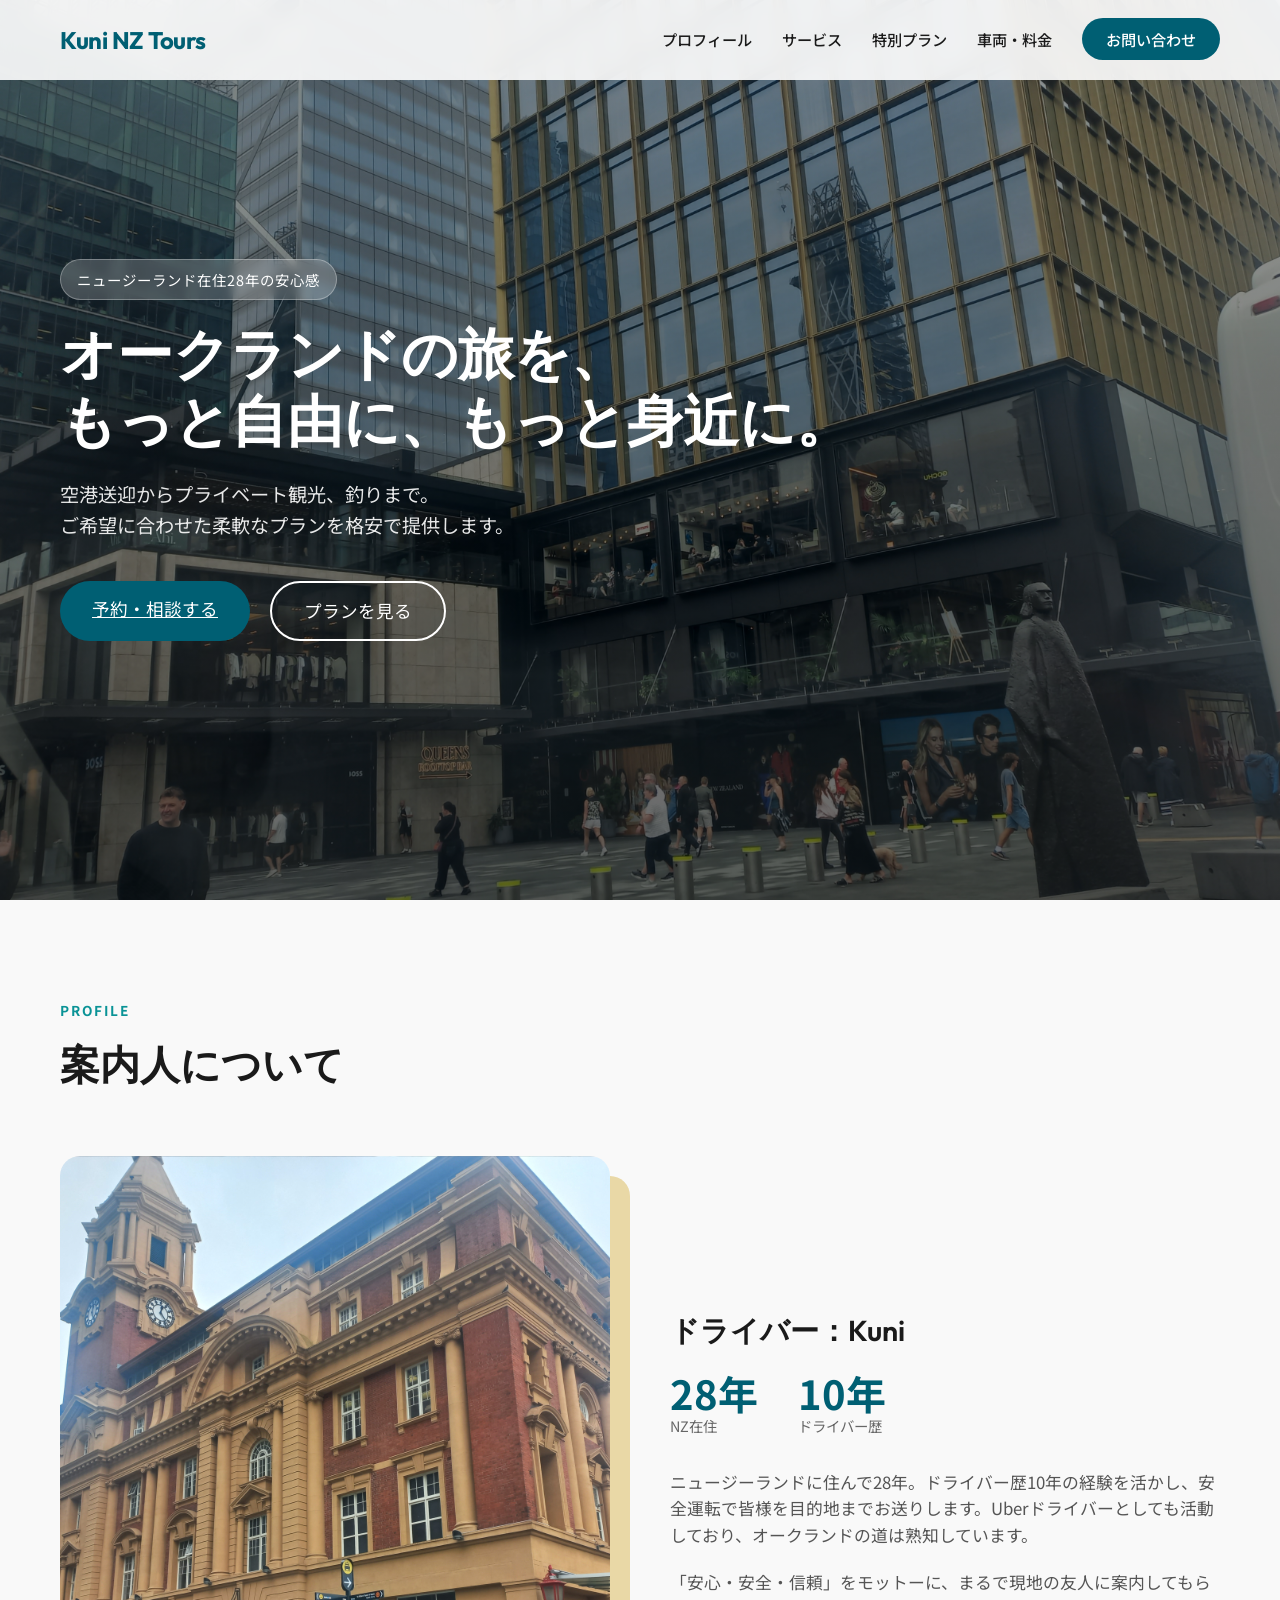
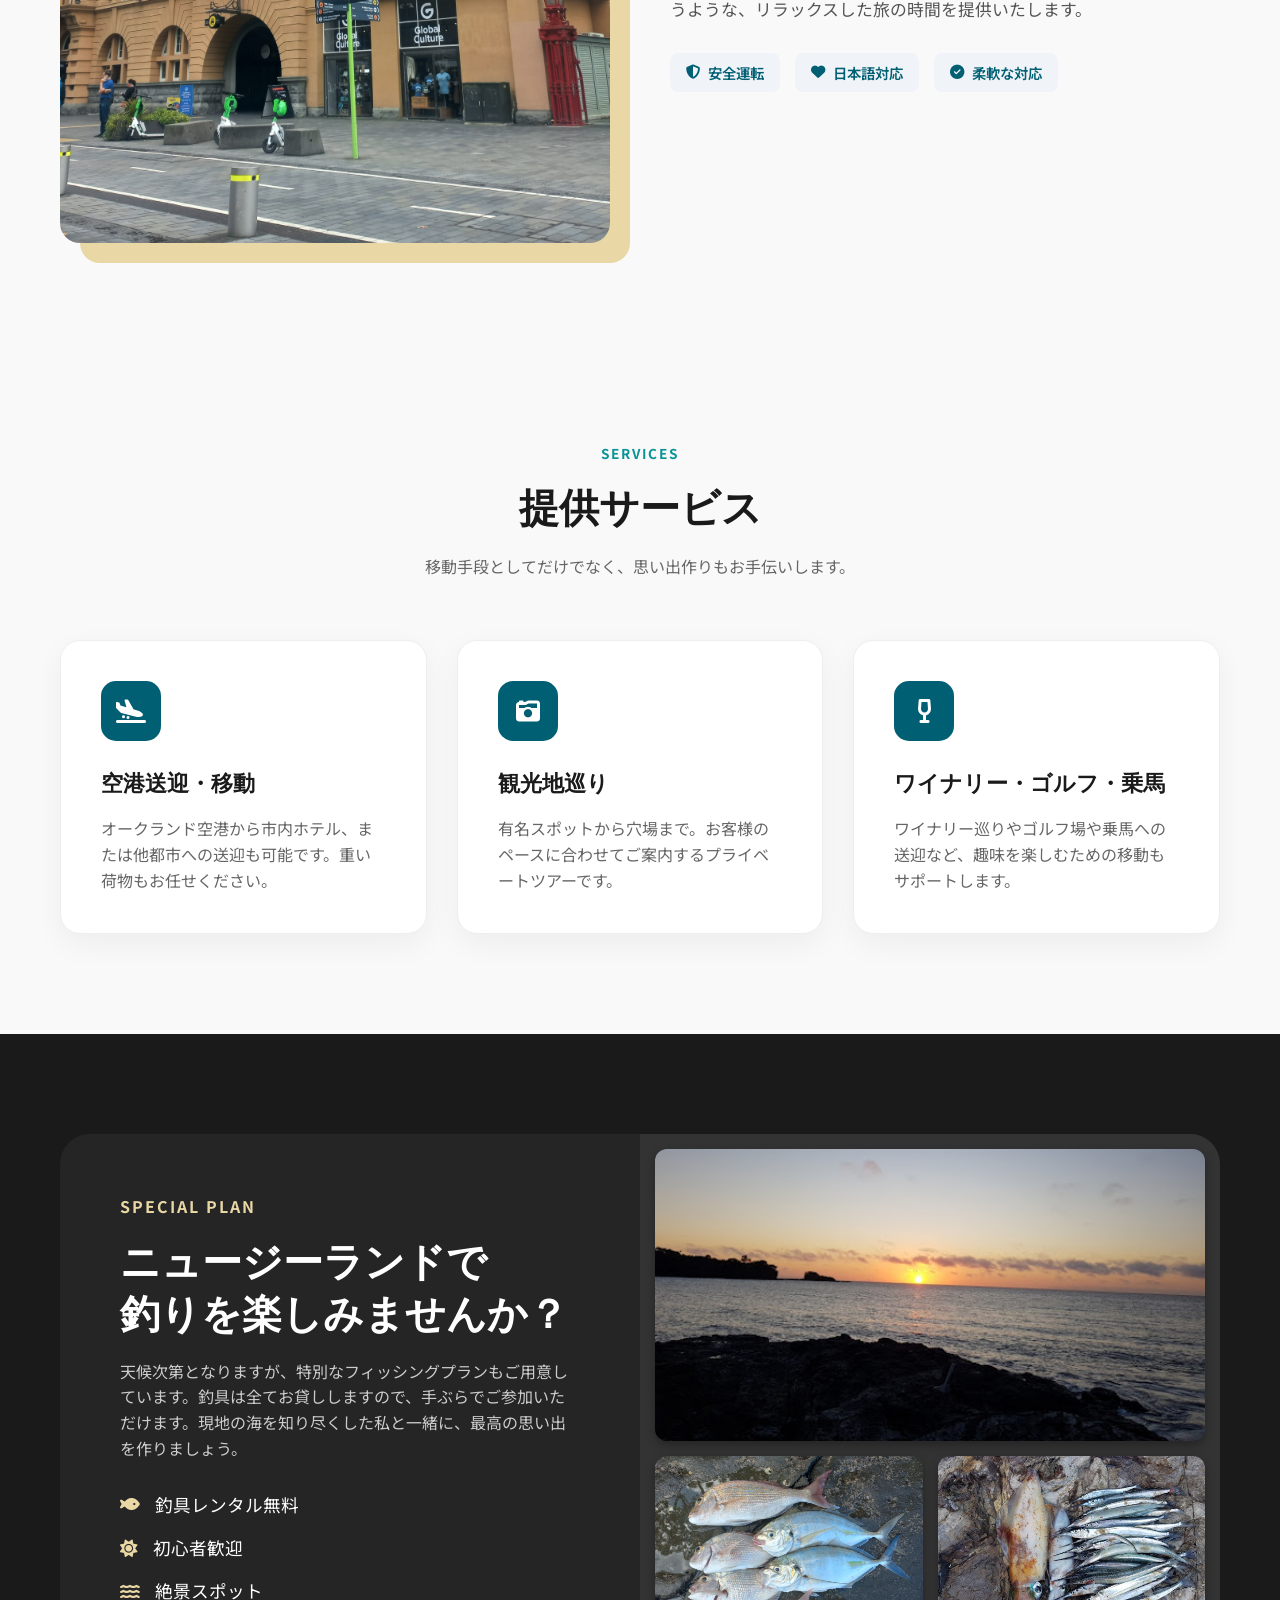
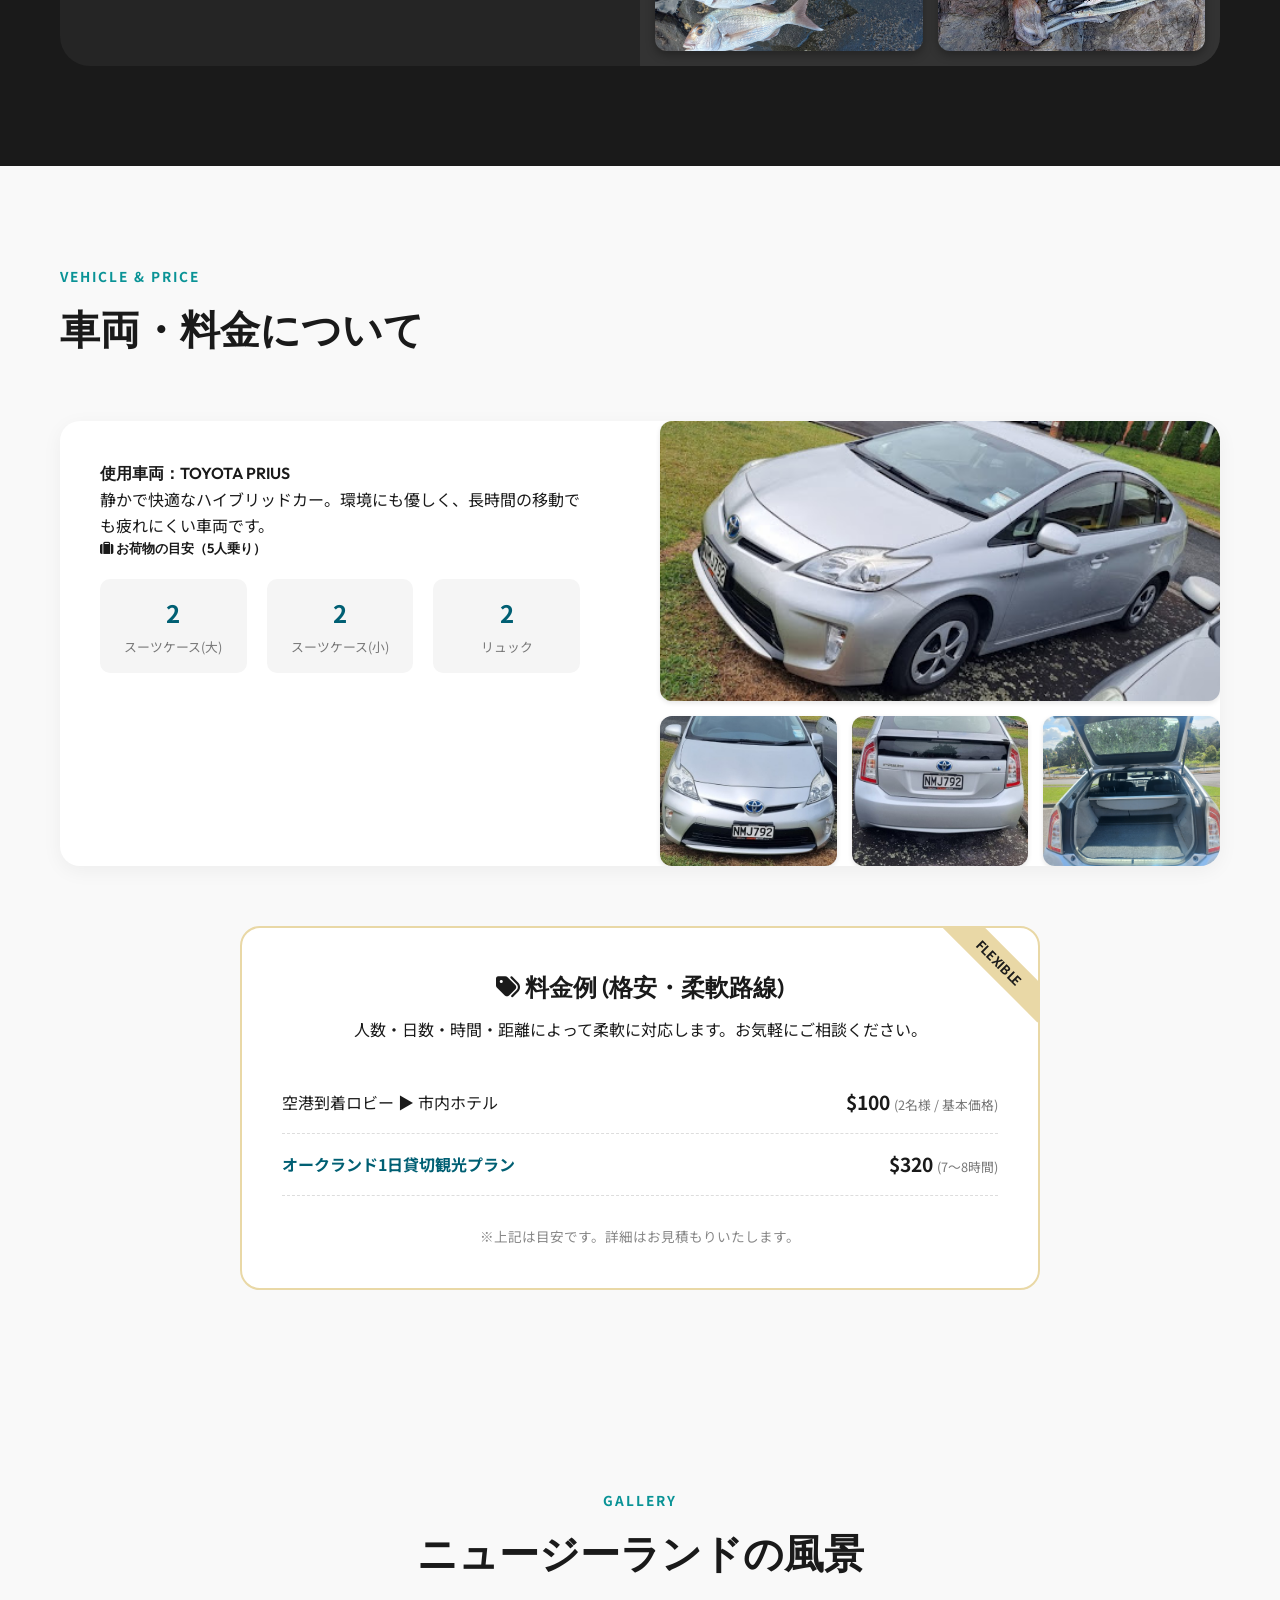
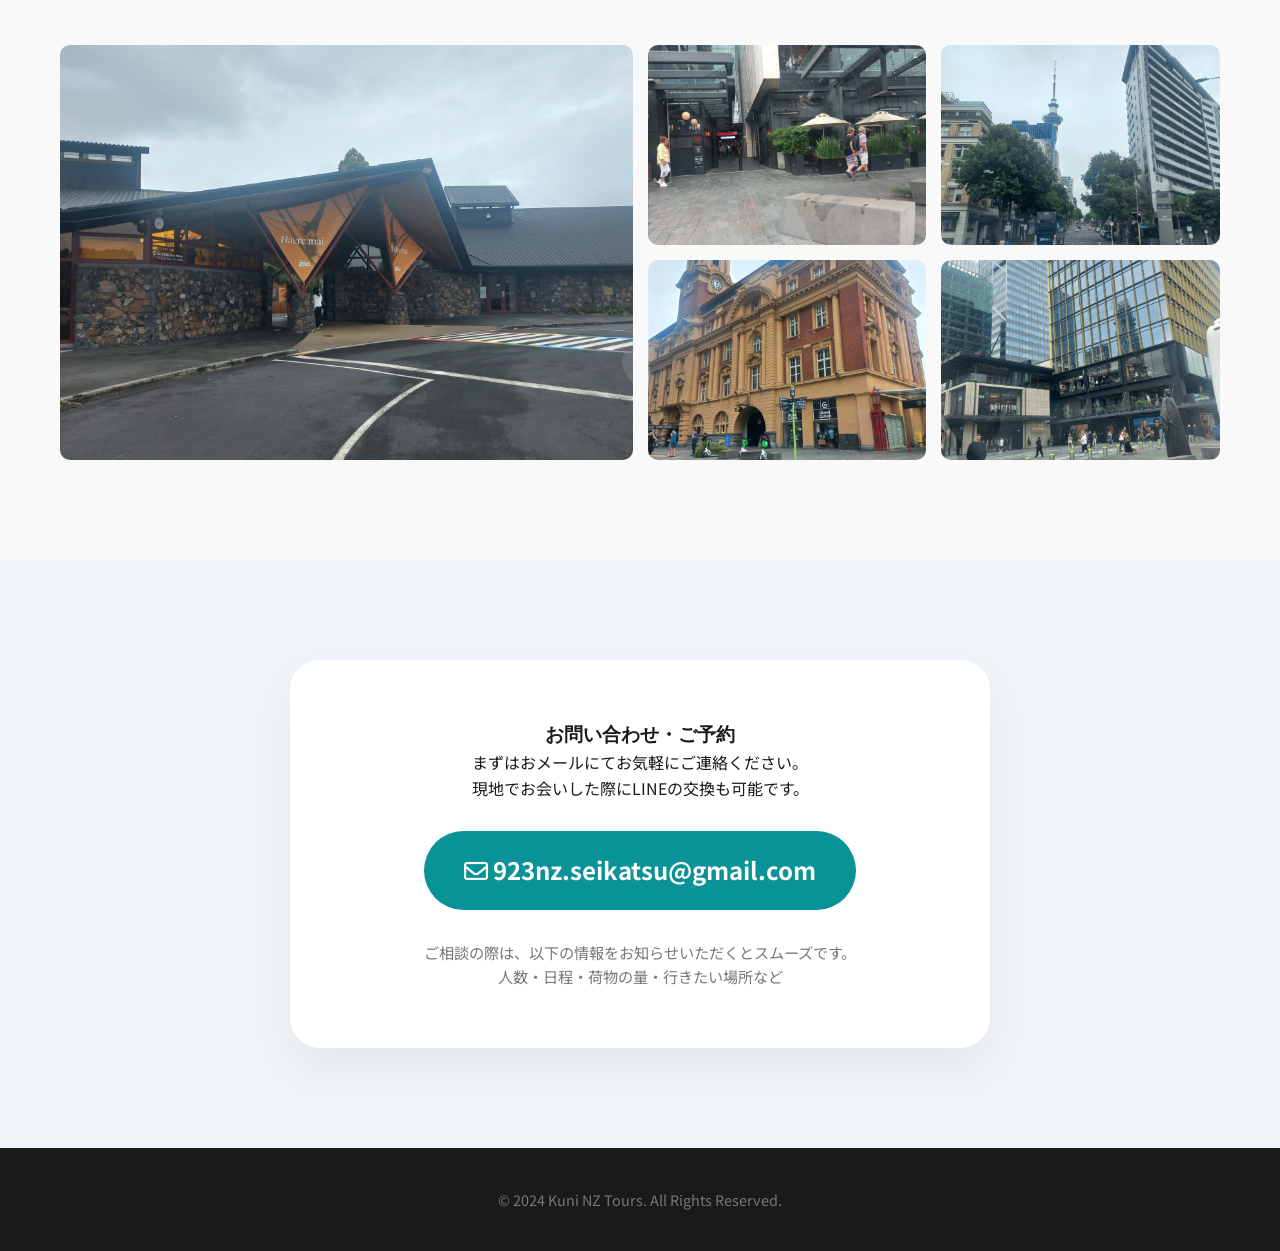
==== index.html @ 3bda192c "Add files via upload" ====
<!DOCTYPE html>
<html lang="ja">

<head>
    <meta charset="UTF-8">
    <meta name="viewport" content="width=device-width, initial-scale=1.0">
    <meta name="description" content="ニュージーランド・オークランドの個人ガイド Kuni。空港送迎、観光、ゴルフ、ワイナリーツアーなど、安心・安全・低価格でご案内します。">
    <title>Kuni NZ Tours | オークランドの個人ガイド・送迎</title>
    <link rel="preconnect" href="https://fonts.googleapis.com">
    <link rel="preconnect" href="https://fonts.gstatic.com" crossorigin>
    <link
        href="https://fonts.googleapis.com/css2?family=Noto+Sans+JP:wght@300;400;500;700&family=Outfit:wght@300;400;600&display=swap"
        rel="stylesheet">
    <link rel="stylesheet" href="style.css">
    <link rel="stylesheet" href="https://cdnjs.cloudflare.com/ajax/libs/font-awesome/6.4.0/css/all.min.css">
</head>

<body>
    <header class="header">
        <div class="container header-container">
            <h1 class="logo">Kuni NZ Tours</h1>
            <nav class="nav">
                <ul class="nav-list">
                    <li><a href="#about">プロフィール</a></li>
                    <li><a href="#services">サービス</a></li>
                    <li><a href="#special">特別プラン</a></li>
                    <li><a href="#vehicle">車両・料金</a></li>
                    <li><a href="#contact" class="btn-primary">お問い合わせ</a></li>
                </ul>
                <button class="mobile-menu-btn" aria-label="メニューを開く">
                    <span></span>
                    <span></span>
                    <span></span>
                </button>
            </nav>
        </div>
    </header>

    <div class="mobile-nav">
        <ul>
            <li><a href="#about">プロフィール</a></li>
            <li><a href="#services">サービス</a></li>
            <li><a href="#special">特別プラン</a></li>
            <li><a href="#vehicle">車両・料金</a></li>
            <li><a href="#contact">お問い合わせ</a></li>
        </ul>
    </div>

    <main>
        <section class="hero">
            <div class="hero-bg" id="hero-bg"></div>
            <div class="hero-content">
                <span class="hero-subtitle">ニュージーランド在住28年の安心感</span>
                <h2 class="hero-title">オークランドの旅を、<br>もっと自由に、もっと身近に。</h2>
                <p class="hero-text">空港送迎からプライベート観光、釣りまで。<br>ご希望に合わせた柔軟なプランを格安で提供します。</p>
                <div class="hero-buttons">
                    <a href="#contact" class="btn-primary large">予約・相談する</a>
                    <a href="#services" class="btn-secondary large">プランを見る</a>
                </div>
            </div>
        </section>

        <section id="about" class="section about">
            <div class="container">
                <div class="section-header">
                    <span class="section-tag">PROFILE</span>
                    <h3 class="section-title">案内人について</h3>
                </div>
                <div class="about-content">
                    <div class="about-image-wrapper">
                        <!-- Placeholder for Kuni's photo or a nice driver silhouette -->
                        <div class="about-image" id="about-img"></div>
                    </div>
                    <div class="about-text">
                        <h4>ドライバー：Kuni</h4>
                        <ul class="about-stats">
                            <li>
                                <span class="stat-number">28年</span>
                                <span class="stat-label">NZ在住</span>
                            </li>
                            <li>
                                <span class="stat-number">10年</span>
                                <span class="stat-label">ドライバー歴</span>
                            </li>
                        </ul>
                        <p>
                            ニュージーランドに住んで28年。ドライバー歴10年の経験を活かし、安全運転で皆様を目的地までお送りします。Uberドライバーとしても活動しており、オークランドの道は熟知しています。
                        </p>
                        <p>
                            「安心・安全・信頼」をモットーに、まるで現地の友人に案内してもらうような、リラックスした旅の時間を提供いたします。
                        </p>
                        <div class="trust-badges">
                            <div class="badge"><i class="fas fa-shield-alt"></i> 安全運転</div>
                            <div class="badge"><i class="fas fa-heart"></i> 日本語対応</div>
                            <div class="badge"><i class="fas fa-check-circle"></i> 柔軟な対応</div>
                        </div>
                    </div>
                </div>
            </div>
        </section>

        <section id="services" class="section services">
            <div class="container">
                <div class="section-header center">
                    <span class="section-tag">SERVICES</span>
                    <h3 class="section-title">提供サービス</h3>
                    <p class="section-desc">移動手段としてだけでなく、思い出作りもお手伝いします。</p>
                </div>
                <div class="services-grid">
                    <div class="service-card">
                        <div class="service-icon"><i class="fas fa-plane-arrival"></i></div>
                        <h4>空港送迎・移動</h4>
                        <p>オークランド空港から市内ホテル、または他都市への送迎も可能です。重い荷物もお任せください。</p>
                    </div>
                    <div class="service-card">
                        <div class="service-icon"><i class="fas fa-camera-retro"></i></div>
                        <h4>観光地巡り</h4>
                        <p>有名スポットから穴場まで。お客様のペースに合わせてご案内するプライベートツアーです。</p>
                    </div>
                    <div class="service-card">
                        <div class="service-icon"><i class="fas fa-wine-glass-alt"></i></div>
                        <h4>ワイナリー・ゴルフ・乗馬</h4>
                        <p>ワイナリー巡りやゴルフ場や乗馬への送迎など、趣味を楽しむための移動もサポートします。</p>
                    </div>
                </div>
            </div>
        </section>

        <section id="special" class="section special">
            <div class="container">
                <div class="special-inner">
                    <div class="special-content">
                        <span class="special-tag">SPECIAL PLAN</span>
                        <h3>ニュージーランドで<br>釣りを楽しみませんか？</h3>
                        <p>天候次第となりますが、特別なフィッシングプランもご用意しています。釣具は全てお貸ししますので、手ぶらでご参加いただけます。現地の海を知り尽くした私と一緒に、最高の思い出を作りましょう。
                        </p>
                        <ul class="special-features">
                            <li><i class="fas fa-fish"></i> 釣具レンタル無料</li>
                            <li><i class="fas fa-sun"></i> 初心者歓迎</li>
                            <li><i class="fas fa-water"></i> 絶景スポット</li>
                        </ul>
                    </div>
                    <div class="special-gallery">
                        <div class="special-photo" id="fishing-1"></div>
                        <div class="special-photo" id="fishing-2"></div>
                        <div class="special-photo" id="fishing-3"></div>
                    </div>
                </div>
            </div>
        </section>

        <section id="vehicle" class="section vehicle">
            <div class="container">
                <div class="section-header">
                    <span class="section-tag">VEHICLE & PRICE</span>
                    <h3 class="section-title">車両・料金について</h3>
                </div>

                <div class="vehicle-details">
                    <div class="vehicle-info">
                        <h4>使用車両：TOYOTA PRIUS</h4>
                        <p class="vehicle-desc">静かで快適なハイブリッドカー。環境にも優しく、長時間の移動でも疲れにくい車両です。</p>
                        <div class="luggage-info">
                            <h5><i class="fas fa-suitcase"></i> お荷物の目安（5人乗り）</h5>
                            <div class="luggage-grid">
                                <div class="luggage-item">
                                    <span class="luggage-count">2</span>
                                    <span class="luggage-name">スーツケース(大)</span>
                                </div>
                                <div class="luggage-item">
                                    <span class="luggage-count">2</span>
                                    <span class="luggage-name">スーツケース(小)</span>
                                </div>
                                <div class="luggage-item">
                                    <span class="luggage-count">2</span>
                                    <span class="luggage-name">リュック</span>
                                </div>
                            </div>
                        </div>
                    </div>
                    <div class="vehicle-gallery">
                        <div class="vehicle-photo large" id="prius-1"></div>
                        <div class="vehicle-photo" id="prius-2"></div>
                        <div class="vehicle-photo" id="prius-3"></div>
                        <div class="vehicle-photo" id="prius-4"></div>
                    </div>
                </div>

                <div class="pricing-card">
                    <div class="pricing-header">
                        <h4><i class="fas fa-tags"></i> 料金例 (格安・柔軟路線)</h4>
                        <p>人数・日数・時間・距離によって柔軟に対応します。お気軽にご相談ください。</p>
                    </div>
                    <div class="pricing-list">
                        <div class="price-item">
                            <span class="price-label">空港到着ロビー ▶ 市内ホテル</span>
                            <span class="price-value">$100 <span class="price-note">(2名様 / 基本価格)</span></span>
                        </div>
                        <div class="price-item highlight">
                            <span class="price-label">オークランド1日貸切観光プラン</span>
                            <span class="price-value">$320 <span class="price-note">(7～8時間)</span></span>
                        </div>
                    </div>
                    <p class="pricing-note">※上記は目安です。詳細はお見積もりいたします。</p>
                </div>
            </div>
        </section>

        <section id="gallery" class="section gallery">
            <div class="container">
                <div class="section-header center">
                    <span class="section-tag">GALLERY</span>
                    <h3 class="section-title">ニュージーランドの風景</h3>
                </div>
                <div class="gallery-grid">
                    <div class="gallery-item" id="gallery-1"></div>
                    <div class="gallery-item" id="gallery-2"></div>
                    <div class="gallery-item" id="gallery-3"></div>
                    <div class="gallery-item" id="gallery-4"></div>
                    <div class="gallery-item" id="gallery-5"></div>
                </div>
            </div>
        </section>

        <section id="contact" class="section contact">
            <div class="container contact-container">
                <div class="contact-box">
                    <h3>お問い合わせ・ご予約</h3>
                    <p>まずはおメールにてお気軽にご連絡ください。<br>現地でお会いした際にLINEの交換も可能です。</p>

                    <a href="mailto:923nz.seikatsu@gmail.com" class="contact-email">
                        <i class="far fa-envelope"></i> 923nz.seikatsu@gmail.com
                    </a>

                    <p class="contact-sub">
                        ご相談の際は、以下の情報をお知らせいただくとスムーズです。<br>
                        人数・日程・荷物の量・行きたい場所など
                    </p>
                </div>
            </div>
        </section>
    </main>

    <footer class="footer">
        <div class="container">
            <p>&copy; 2024 Kuni NZ Tours. All Rights Reserved.</p>
        </div>
    </footer>

    <div class="image-modal" id="imageModal">
        <span class="modal-close">&times;</span>
        <img class="modal-content" id="modalImg">
    </div>

    <script src="script.js"></script>
</body>

</html>
---- style.css ----
:root {
    --primary-color: #005f73;
    /* NZ Ocean Blue/Green */
    --secondary-color: #0a9396;
    --accent-color: #e9d8a6;
    /* Sand/Warmth */
    --text-dark: #1a1a1a;
    --text-light: #f5f5f5;
    --bg-light: #f9f9f9;
    --white: #ffffff;
    --gradient-overlay: linear-gradient(rgba(0, 0, 0, 0.3), rgba(0, 0, 0, 0.5));
}

* {
    margin: 0;
    padding: 0;
    box-sizing: border-box;
}

html {
    scroll-behavior: smooth;
}

body {
    font-family: 'Noto Sans JP', sans-serif;
    color: var(--text-dark);
    background-color: var(--bg-light);
    line-height: 1.6;
}

h1,
h2,
h3,
h4,
h5,
h6 {
    font-family: 'Outfit', sans-serif;
    font-weight: 600;
}

.container {
    max-width: 1200px;
    margin: 0 auto;
    padding: 0 20px;
}

/* Header */
.header {
    position: fixed;
    top: 0;
    left: 0;
    width: 100%;
    z-index: 1000;
    background: rgba(255, 255, 255, 0.95);
    backdrop-filter: blur(10px);
    box-shadow: 0 2px 20px rgba(0, 0, 0, 0.05);
    transition: all 0.3s ease;
}

.header-container {
    display: flex;
    justify-content: space-between;
    align-items: center;
    height: 80px;
}

.logo {
    font-size: 1.5rem;
    font-weight: 700;
    color: var(--primary-color);
    letter-spacing: -0.5px;
}

.nav-list {
    display: flex;
    list-style: none;
    gap: 30px;
    align-items: center;
}

.nav-list a {
    text-decoration: none;
    color: var(--text-dark);
    font-weight: 500;
    font-size: 0.95rem;
    transition: color 0.3s;
}

.nav-list a:hover {
    color: var(--secondary-color);
}

.btn-primary {
    background: var(--primary-color);
    color: var(--white) !important;
    padding: 10px 24px;
    border-radius: 50px;
    transition: transform 0.2s, box-shadow 0.2s !important;
}

.btn-primary:hover {
    background: var(--secondary-color);
    transform: translateY(-2px);
    box-shadow: 0 4px 15px rgba(0, 95, 115, 0.3);
}

.btn-secondary {
    background: transparent;
    border: 2px solid var(--white);
    color: var(--white);
    padding: 10px 24px;
    border-radius: 50px;
    text-decoration: none;
    transition: all 0.3s;
}

.btn-secondary:hover {
    background: var(--white);
    color: var(--primary-color);
}

/* Mobile Menu */
.mobile-menu-btn {
    display: none;
    background: none;
    border: none;
    cursor: pointer;
    flex-direction: column;
    gap: 6px;
}

.mobile-menu-btn span {
    display: block;
    width: 25px;
    height: 2px;
    background-color: var(--text-dark);
    transition: 0.3s;
}

.mobile-nav {
    position: fixed;
    top: 80px;
    left: 0;
    width: 100%;
    background: var(--white);
    padding: 20px;
    box-shadow: 0 10px 20px rgba(0, 0, 0, 0.1);
    transform: translateY(-150%);
    transition: transform 0.3s ease;
    z-index: 999;
}

.mobile-nav.active {
    transform: translateY(0);
}

.mobile-nav ul {
    list-style: none;
}

.mobile-nav li {
    margin-bottom: 2rem;
    text-align: center;
}

.mobile-nav a {
    text-decoration: none;
    color: var(--text-dark);
    font-size: 1.2rem;
    font-weight: 500;
}

/* Hero Section */
.hero {
    position: relative;
    height: 100vh;
    display: flex;
    align-items: center;
    color: var(--white);
    overflow: hidden;
}

.hero-bg {
    position: absolute;
    top: 0;
    left: 0;
    width: 100%;
    height: 100%;
    background-size: cover;
    background-position: center;
    z-index: -1;
}

.hero-bg::after {
    content: '';
    position: absolute;
    top: 0;
    left: 0;
    width: 100%;
    height: 100%;
    background: linear-gradient(rgba(0, 0, 0, 0.4), rgba(0, 0, 0, 0.6));
}

.hero-content {
    width: 100%;
    max-width: 1200px;
    margin: 0 auto;
    padding: 0 20px;
    z-index: 1;
    animation: fadeInUp 1s ease-out;
}

.hero-subtitle {
    display: inline-block;
    background: rgba(255, 255, 255, 0.2);
    backdrop-filter: blur(5px);
    padding: 8px 16px;
    border-radius: 30px;
    font-size: 0.9rem;
    margin-bottom: 20px;
    letter-spacing: 1px;
    border: 1px solid rgba(255, 255, 255, 0.3);
}

.hero-title {
    font-size: 3.5rem;
    line-height: 1.2;
    margin-bottom: 25px;
}

.hero-text {
    font-size: 1.2rem;
    margin-bottom: 40px;
    max-width: 600px;
    opacity: 0.9;
}

.hero-buttons {
    display: flex;
    gap: 20px;
}

.large {
    padding: 14px 32px;
    font-size: 1.1rem;
}

/* Sections General */
.section {
    padding: 100px 0;
}

.section-header {
    margin-bottom: 60px;
}

.section-header.center {
    text-align: center;
}

.section-tag {
    display: block;
    color: var(--secondary-color);
    font-size: 0.85rem;
    font-weight: 700;
    letter-spacing: 2px;
    margin-bottom: 10px;
    text-transform: uppercase;
}

.section-title {
    font-size: 2.5rem;
    color: var(--text-dark);
}

.section-desc {
    color: #666;
    margin-top: 15px;
    max-width: 600px;
    margin-left: auto;
    margin-right: auto;
}

/* About */
.about-content {
    display: grid;
    grid-template-columns: 1fr 1fr;
    gap: 60px;
    align-items: center;
}

.about-image {
    width: 100%;
    aspect-ratio: 4/5;
    background-color: #ddd;
    border-radius: 20px;
    background-size: cover;
    background-position: center;
    box-shadow: 20px 20px 0 var(--accent-color);
}

.about-text h4 {
    font-size: 1.8rem;
    margin-bottom: 20px;
}

.about-stats {
    display: flex;
    gap: 40px;
    margin-bottom: 30px;
    list-style: none;
}

.stat-number {
    display: block;
    font-size: 2.5rem;
    font-weight: 700;
    color: var(--primary-color);
    line-height: 1;
}

.stat-label {
    font-size: 0.9rem;
    color: #666;
}

.about-text p {
    margin-bottom: 20px;
    color: #555;
    font-size: 1.05rem;
}

.trust-badges {
    display: flex;
    gap: 15px;
    margin-top: 30px;
    flex-wrap: wrap;
}

.badge {
    background: #f0f4f8;
    color: var(--primary-color);
    padding: 8px 16px;
    border-radius: 8px;
    font-weight: 600;
    font-size: 0.9rem;
    display: flex;
    align-items: center;
    gap: 8px;
}

/* Services */
.services-grid {
    display: grid;
    grid-template-columns: repeat(auto-fit, minmax(300px, 1fr));
    gap: 30px;
}

.service-card {
    background: var(--white);
    padding: 40px;
    border-radius: 20px;
    box-shadow: 0 10px 30px rgba(0, 0, 0, 0.05);
    transition: transform 0.3s;
    border: 1px solid #eee;
}

.service-card:hover {
    transform: translateY(-10px);
}

.service-icon {
    width: 60px;
    height: 60px;
    background: var(--primary-color);
    color: var(--white);
    border-radius: 15px;
    display: flex;
    align-items: center;
    justify-content: center;
    font-size: 1.5rem;
    margin-bottom: 25px;
}

.service-card h4 {
    font-size: 1.4rem;
    margin-bottom: 15px;
}

.service-card p {
    color: #666;
}

/* Special Plan */
.special {
    background-color: var(--text-dark);
    color: var(--white);
    overflow: hidden;
}

.special-inner {
    display: grid;
    grid-template-columns: 1fr 1fr;
    gap: 0;
    align-items: stretch;
    background: #252525;
    border-radius: 30px;
    overflow: hidden;
}

.special-content {
    padding: 60px;
    display: flex;
    flex-direction: column;
    justify-content: center;
}

.special-tag {
    color: var(--accent-color);
    letter-spacing: 2px;
    font-weight: 700;
    margin-bottom: 15px;
}

.special h3 {
    font-size: 2.5rem;
    margin-bottom: 20px;
    line-height: 1.3;
}

.special p {
    color: #ccc;
    margin-bottom: 30px;
}

.special-features {
    list-style: none;
    display: flex;
    flex-direction: column;
    gap: 15px;
}

.special-features li {
    display: flex;
    align-items: center;
    gap: 15px;
    font-size: 1.1rem;
}

.special-features i {
    color: var(--accent-color);
}

/* Special Gallery Update */
.special-gallery {
    display: grid;
    grid-template-columns: 1fr 1fr;
    grid-template-rows: 1.5fr 1fr;
    gap: 15px;
    padding: 15px;
    background: #333;
    min-height: 500px;
}

.special-photo {
    background-color: #444;
    background-size: cover;
    background-position: center;
    border-radius: 12px;
    transition: transform 0.3s;
    cursor: pointer;
    box-shadow: 0 4px 10px rgba(0, 0, 0, 0.3);
}

.special-photo:hover {
    transform: scale(1.02);
    z-index: 10;
}

/* First image spans full width at the top */
.special-photo:nth-child(1) {
    grid-column: 1 / -1;
    grid-row: 1 / 2;
}

/* Vehicle & Pricing */
.vehicle-details {
    display: grid;
    grid-template-columns: 1fr 1fr;
    gap: 40px;
    margin-bottom: 60px;
    background: var(--white);
    border-radius: 20px;
    overflow: hidden;
    box-shadow: 0 5px 20px rgba(0, 0, 0, 0.05);
}

.vehicle-info {
    padding: 40px;
}

.vehicle-img-wrapper {
    background-color: #eee;
    min-height: 300px;
    background-size: cover;
    background-position: center;
}

.luggage-grid {
    display: flex;
    gap: 20px;
    margin-top: 20px;
}

.luggage-item {
    background: #f5f5f5;
    padding: 15px;
    border-radius: 10px;
    text-align: center;
    flex: 1;
}

.luggage-count {
    display: block;
    font-size: 1.5rem;
    font-weight: 700;
    color: var(--primary-color);
}

.luggage-name {
    font-size: 0.8rem;
    color: #777;
}

.boot-preview-container {
    margin-top: 20px;
}

.boot-caption {
    font-size: 0.85rem;
    color: #666;
    margin-bottom: 8px;
}

.boot-detail-img {
    width: 100%;
    height: 350px;
    /* Increased height for better visibility */
    background-color: #eee;
    background-size: cover;
    background-position: center;
    border-radius: 10px;
    border: 1px solid #ddd;
    cursor: pointer;
    /* Indicate clickable */
    transition: transform 0.3s;
}

.boot-detail-img:hover {
    opacity: 0.9;
}

/* Image Modal (Lightbox) */
.image-modal {
    display: none;
    position: fixed;
    top: 0;
    left: 0;
    width: 100%;
    height: 100%;
    background: rgba(0, 0, 0, 0.9);
    z-index: 2000;
    justify-content: center;
    align-items: center;
    opacity: 0;
    transition: opacity 0.3s;
}

.image-modal.active {
    display: flex;
    opacity: 1;
}

.modal-content {
    max-width: 90%;
    max-height: 90vh;
    border-radius: 5px;
    box-shadow: 0 0 20px rgba(0, 0, 0, 0.5);
}

.modal-close {
    position: absolute;
    top: 20px;
    right: 30px;
    color: white;
    font-size: 40px;
    cursor: pointer;
    z-index: 2001;
}

.pricing-card {
    background: var(--white);
    border: 2px solid var(--accent-color);
    border-radius: 20px;
    padding: 40px;
    text-align: center;
    max-width: 800px;
    margin: 0 auto;
    position: relative;
    overflow: hidden;
}

.pricing-card::before {
    content: 'FLEXIBLE';
    position: absolute;
    top: 20px;
    right: -30px;
    background: var(--accent-color);
    color: var(--text-dark);
    padding: 5px 40px;
    transform: rotate(45deg);
    font-weight: 700;
    font-size: 0.8rem;
}

.pricing-header h4 {
    font-size: 1.5rem;
    margin-bottom: 10px;
}

.pricing-list {
    margin: 30px 0;
    text-align: left;
}

.price-item {
    display: flex;
    justify-content: space-between;
    align-items: center;
    padding: 15px 0;
    border-bottom: 1px dashed #ddd;
}

.price-item.highlight .price-label {
    font-weight: 700;
    color: var(--primary-color);
}

.price-value {
    font-weight: 700;
    font-size: 1.2rem;
}

.price-note {
    font-size: 0.8rem;
    font-weight: 400;
    color: #777;
}

.pricing-note {
    font-size: 0.85rem;
    color: #888;
}

/* Gallery */
.gallery-grid {
    display: grid;
    grid-template-columns: repeat(4, 1fr);
    grid-template-rows: repeat(2, 200px);
    gap: 15px;
}

.gallery-item {
    background-color: #ddd;
    border-radius: 10px;
    background-size: cover;
    background-position: center;
    transition: all 0.3s;
    cursor: pointer;
}

.gallery-item:hover {
    transform: scale(1.02);
    box-shadow: 0 10px 20px rgba(0, 0, 0, 0.2);
}

.gallery-item:nth-child(1) {
    grid-column: 1 / 3;
    grid-row: 1 / 3;
}

/* Contact */
.contact {
    background: #f0f4f8;
}

.contact-box {
    background: var(--white);
    padding: 60px;
    border-radius: 30px;
    text-align: center;
    box-shadow: 0 20px 40px rgba(0, 0, 0, 0.05);
    max-width: 700px;
    margin: 0 auto;
}

.contact-email {
    display: inline-block;
    background: var(--secondary-color);
    color: var(--white);
    font-size: 1.5rem;
    padding: 20px 40px;
    border-radius: 50px;
    text-decoration: none;
    margin: 30px 0;
    font-weight: 700;
    transition: all 0.3s;
}

.contact-email:hover {
    background: var(--primary-color);
    transform: translateY(-5px);
    box-shadow: 0 10px 25px rgba(0, 0, 0, 0.15);
}

.contact-sub {
    color: #777;
    font-size: 0.95rem;
}

/* Footer */
.footer {
    background: var(--text-dark);
    color: #777;
    padding: 40px 0;
    text-align: center;
    font-size: 0.9rem;
}

/* Responsive */
@media (max-width: 900px) {
    .about-content {
        grid-template-columns: 1fr;
    }

    .about-image {
        aspect-ratio: 16/9;
    }

    .special-inner {
        grid-template-columns: 1fr;
    }

    .special-image {
        min-height: 250px;
    }

    .vehicle-details {
        grid-template-columns: 1fr;
    }

    .hero-title {
        font-size: 2.5rem;
    }
}

@media (max-width: 768px) {
    .nav-list {
        display: none;
    }

    .mobile-menu-btn {
        display: flex;
    }

    .video-grid {
        grid-template-columns: 1fr 1fr;
    }

    .gallery-grid {
        grid-template-columns: 1fr 1fr;
        grid-template-rows: auto;
    }

    .gallery-item {
        height: 200px;
    }

    .gallery-item:nth-child(1) {
        grid-column: span 2;
    }
}

@keyframes fadeInUp {
    from {
        opacity: 0;
        transform: translateY(20px);
    }

    to {
        opacity: 1;
        transform: translateY(0);
    }
}

/* Vehicle Gallery Update - Landscape Top + 3 Bottom Grid */
.vehicle-gallery {
    display: grid;
    grid-template-columns: 1fr 1fr 1fr;
    grid-template-rows: 280px 150px;
    /* Top row big for landscape, bottom row smaller */
    gap: 15px;
    height: auto;
    min-height: auto;
}

.vehicle-photo {
    background-color: #eee;
    background-size: cover;
    background-position: center;
    border-radius: 12px;
    transition: transform 0.3s;
    cursor: pointer;
    box-shadow: 0 2px 5px rgba(0, 0, 0, 0.1);
    height: 100%;
}

.vehicle-photo:hover {
    transform: scale(1.02);
    box-shadow: 0 5px 15px rgba(0, 0, 0, 0.2);
    z-index: 10;
}

/* Landscape image (first one) spans full width */
.vehicle-photo:nth-child(1) {
    grid-column: 1 / -1;
    grid-row: 1 / 2;
}

/* Responsive adjustments */
@media (max-width: 900px) {
    .vehicle-details {
        display: flex;
        flex-direction: column;
    }

    .vehicle-gallery {
        /* Stack vertically on mobile or keep grid */
        grid-template-columns: 1fr 1fr;
        grid-template-rows: 250px 150px 150px;
        /* 1 big, 2 small, 1 small */
    }

    .vehicle-photo:nth-child(1) {
        grid-column: 1 / -1;
    }
}
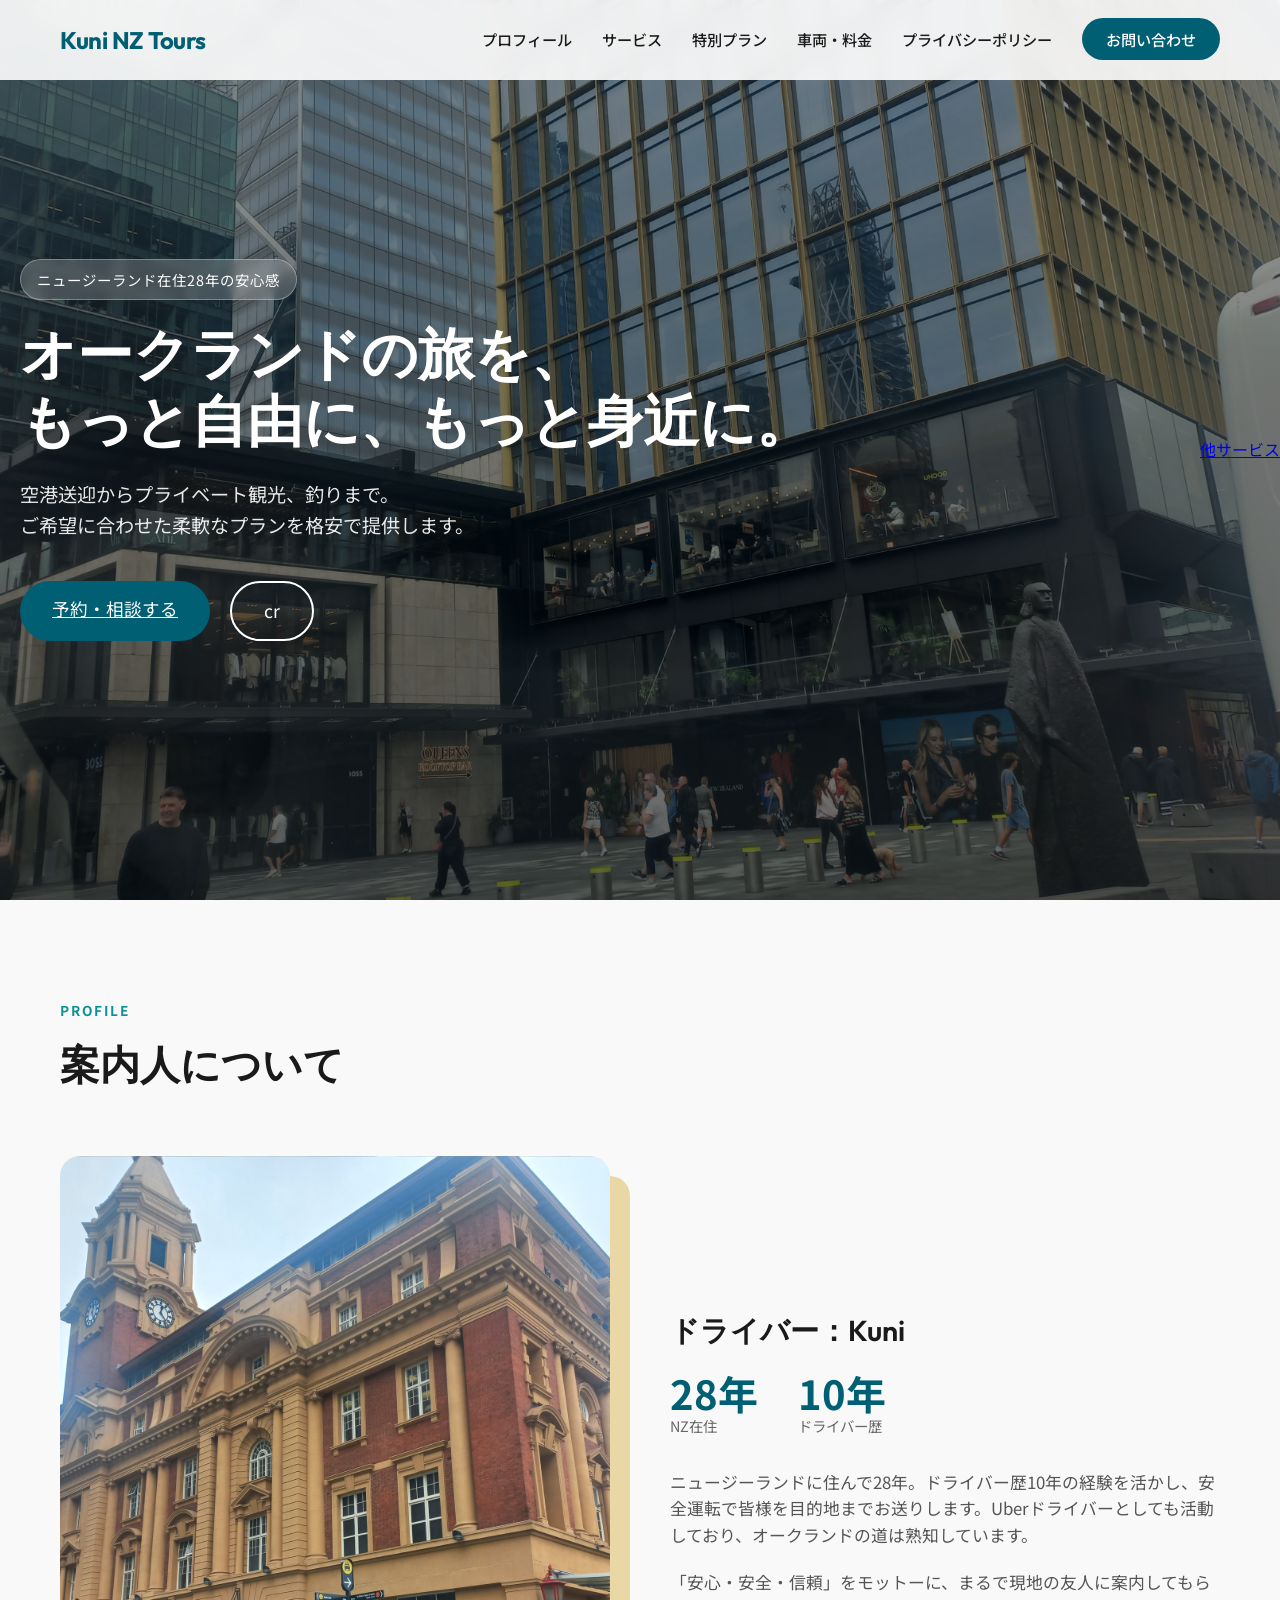
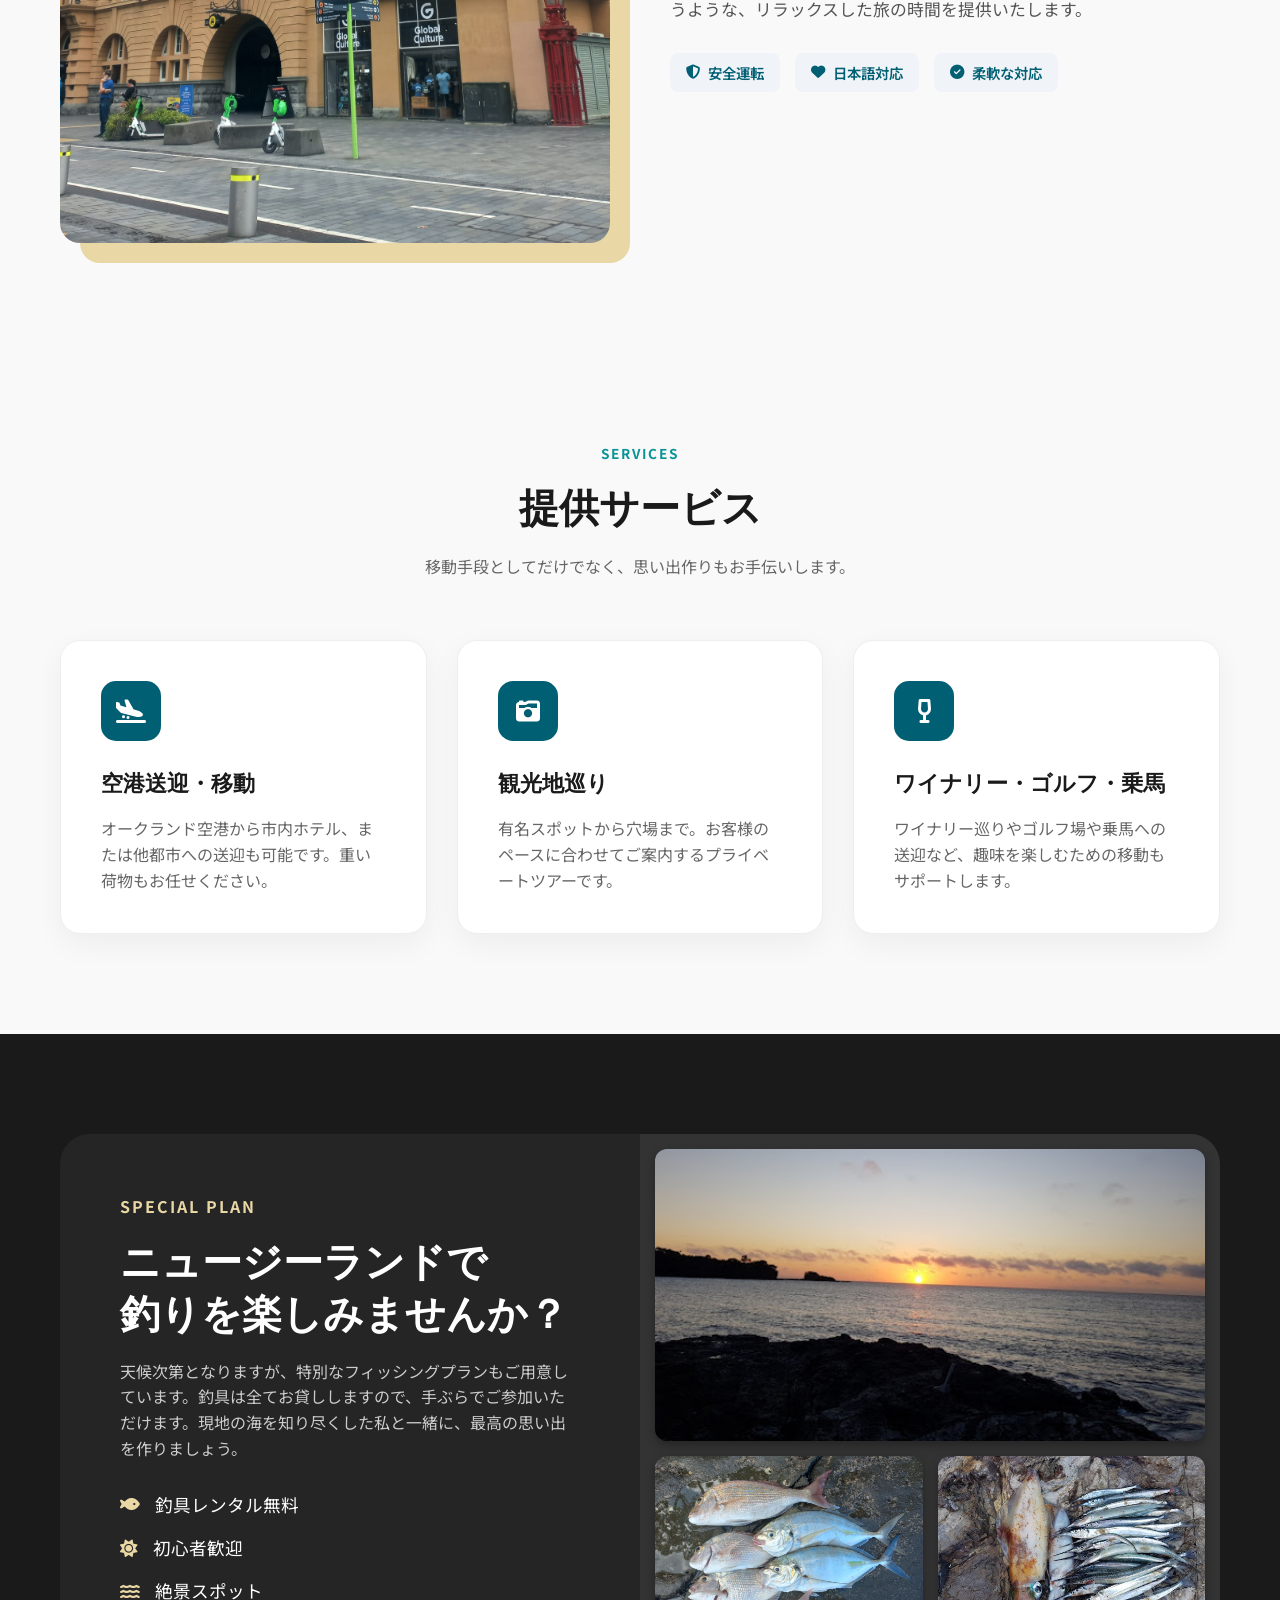
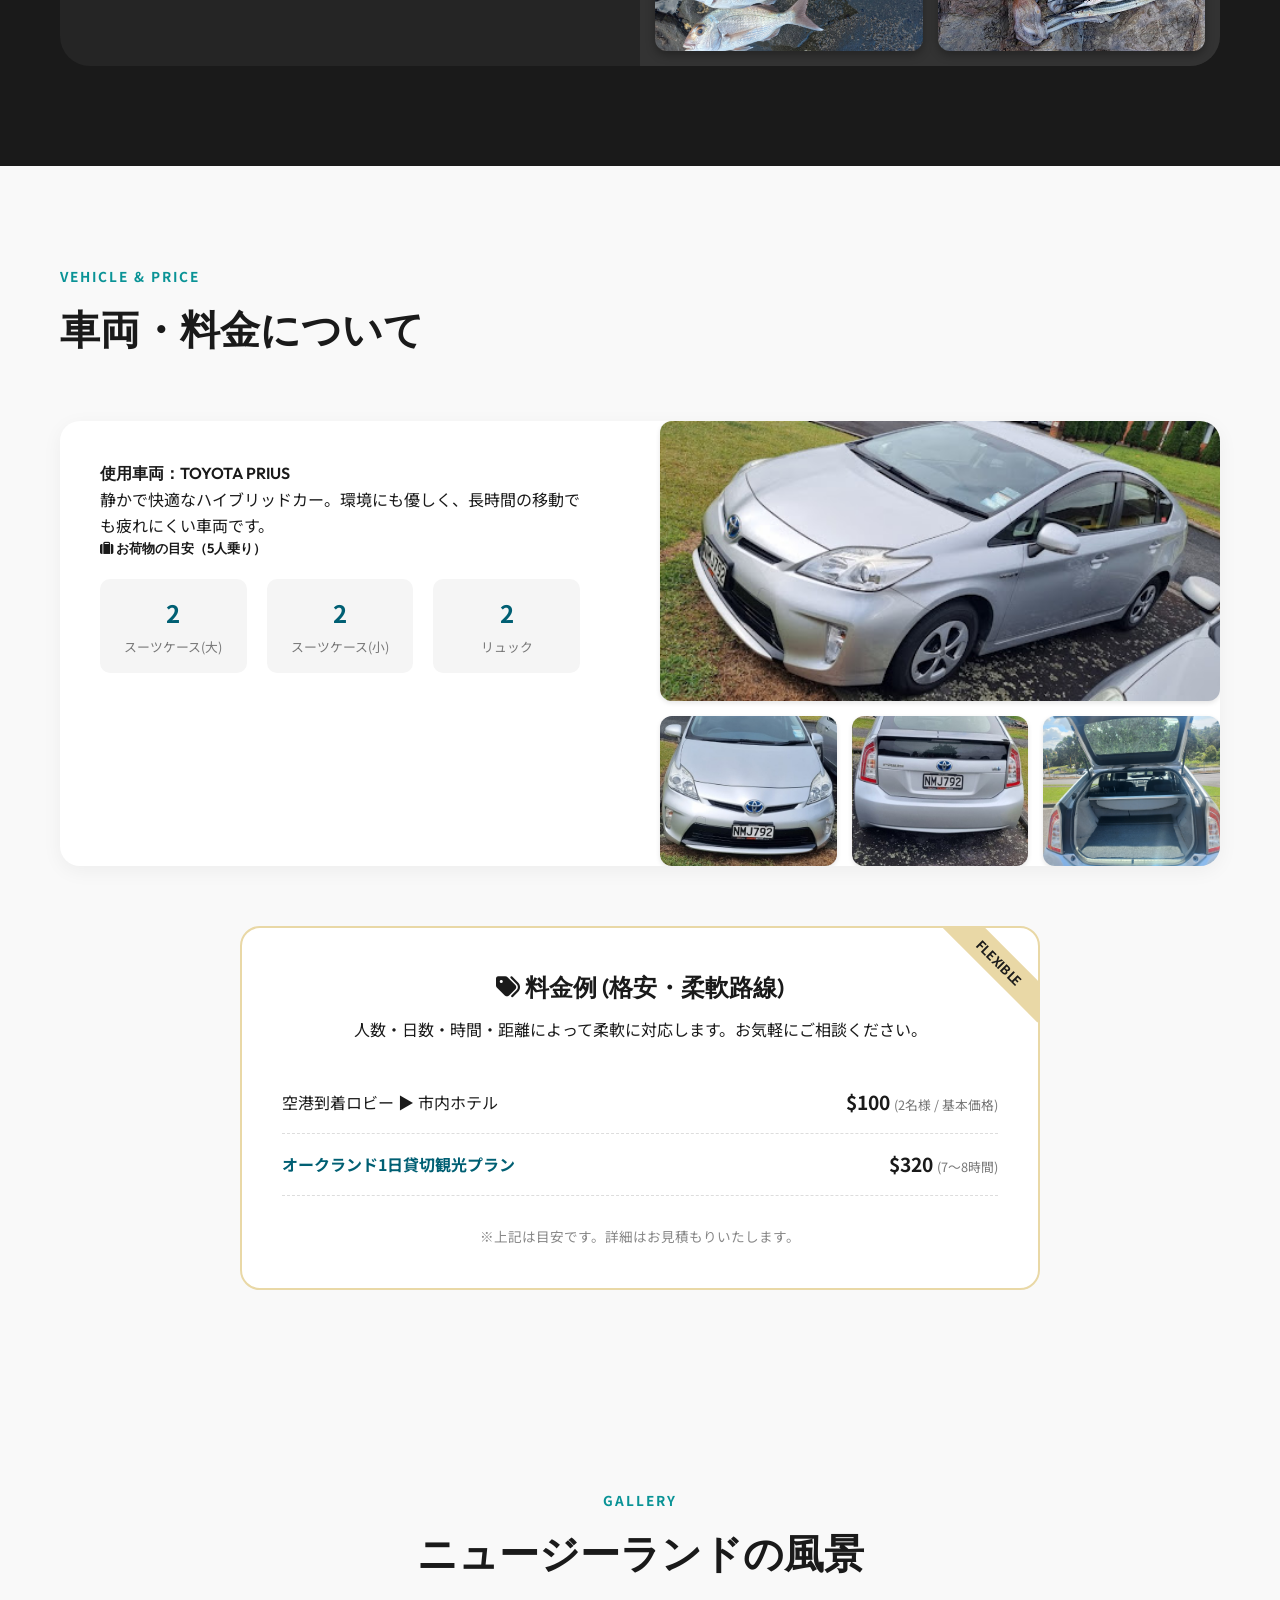
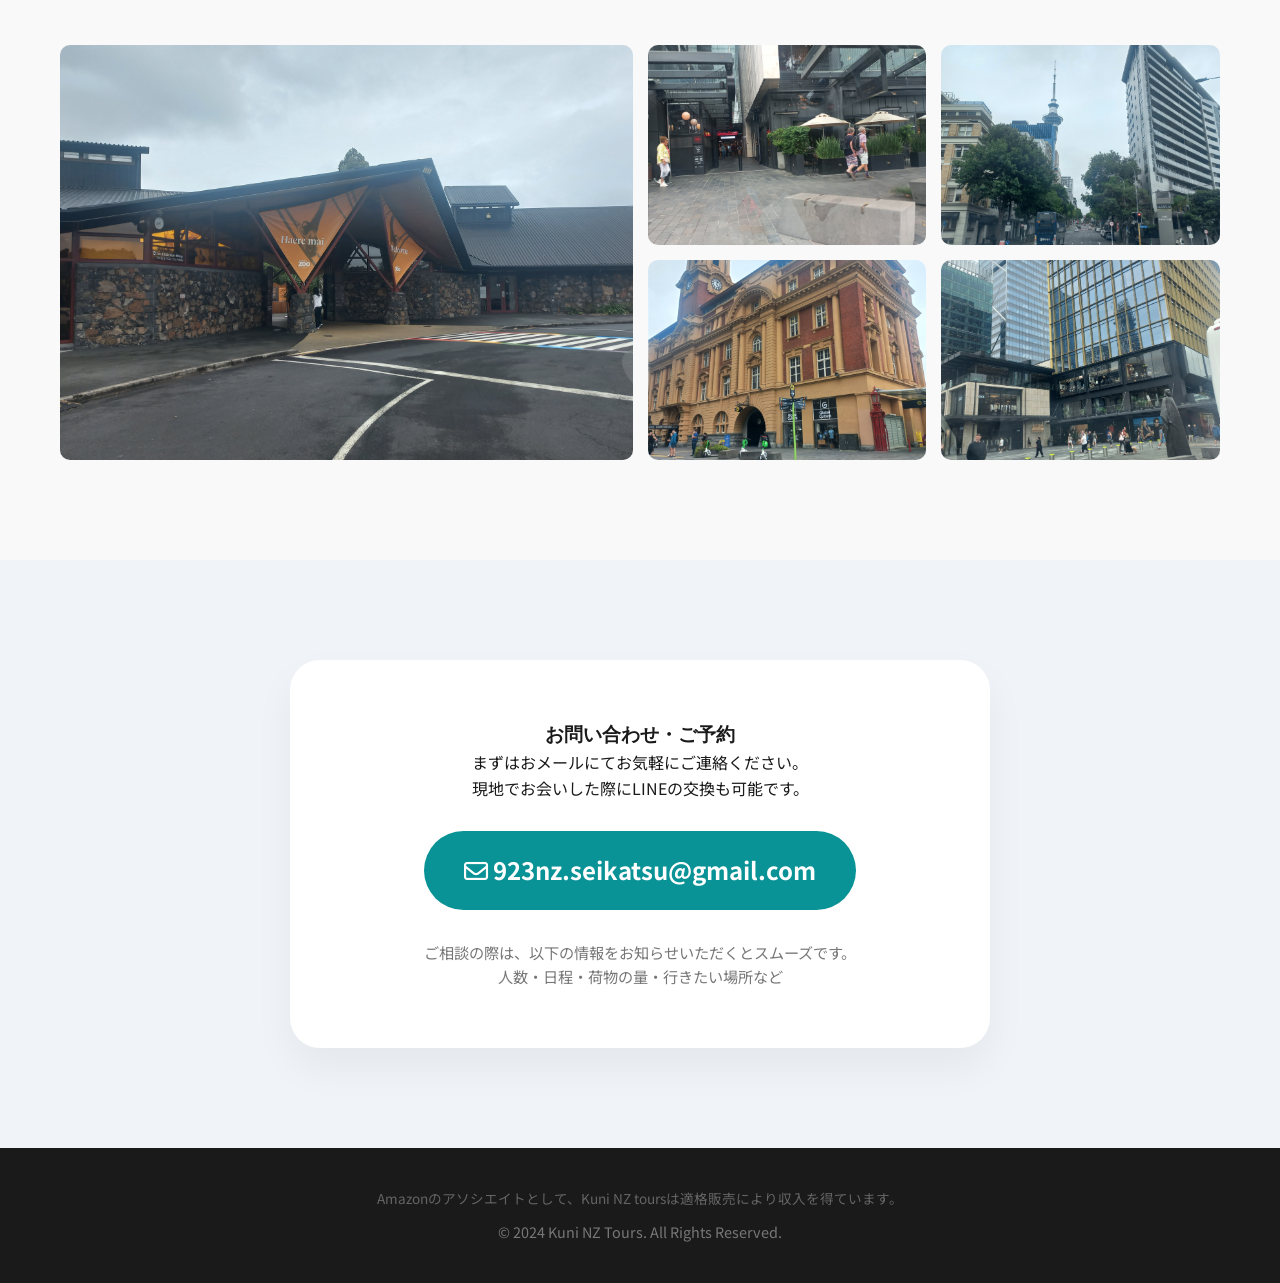
==== commit 37d6e27d: "Update index.html" ====
--- a/index.html
+++ b/index.html
@@ -25,6 +25,7 @@
                     <li><a href="#services">サービス</a></li>
                     <li><a href="#special">特別プラン</a></li>
                     <li><a href="#vehicle">車両・料金</a></li>
+                    <li><a href="privacy-policy.html">プライバシーポリシー</a></li>
                     <li><a href="#contact" class="btn-primary">お問い合わせ</a></li>
                 </ul>
                 <button class="mobile-menu-btn" aria-label="メニューを開く">
@@ -42,6 +43,7 @@
             <li><a href="#services">サービス</a></li>
             <li><a href="#special">特別プラン</a></li>
             <li><a href="#vehicle">車両・料金</a></li>
+            <li><a href="privacy-policy.html">プライバシーポリシー</a></li>
             <li><a href="#contact">お問い合わせ</a></li>
         </ul>
     </div>
@@ -55,9 +57,10 @@
                 <p class="hero-text">空港送迎からプライベート観光、釣りまで。<br>ご希望に合わせた柔軟なプランを格安で提供します。</p>
                 <div class="hero-buttons">
                     <a href="#contact" class="btn-primary large">予約・相談する</a>
-                    <a href="#services" class="btn-secondary large">プランを見る</a>
-                </div>
-            </div>
+                    <a href="#services" class="btn-secondary large">cr</a>
+                </div>
+            </div>
+            <a href="#" class="btn-other-services">他サービス</a>
         </section>
 
         <section id="about" class="section about">
@@ -243,6 +246,7 @@
 
     <footer class="footer">
         <div class="container">
+            <p style="font-size: 0.85rem; opacity: 0.8; margin-bottom: 10px;">Amazonのアソシエイトとして、Kuni NZ toursは適格販売により収入を得ています。</p>
             <p>&copy; 2024 Kuni NZ Tours. All Rights Reserved.</p>
         </div>
     </footer>
@@ -255,4 +259,4 @@
     <script src="script.js"></script>
 </body>
 
-</html>+</html>
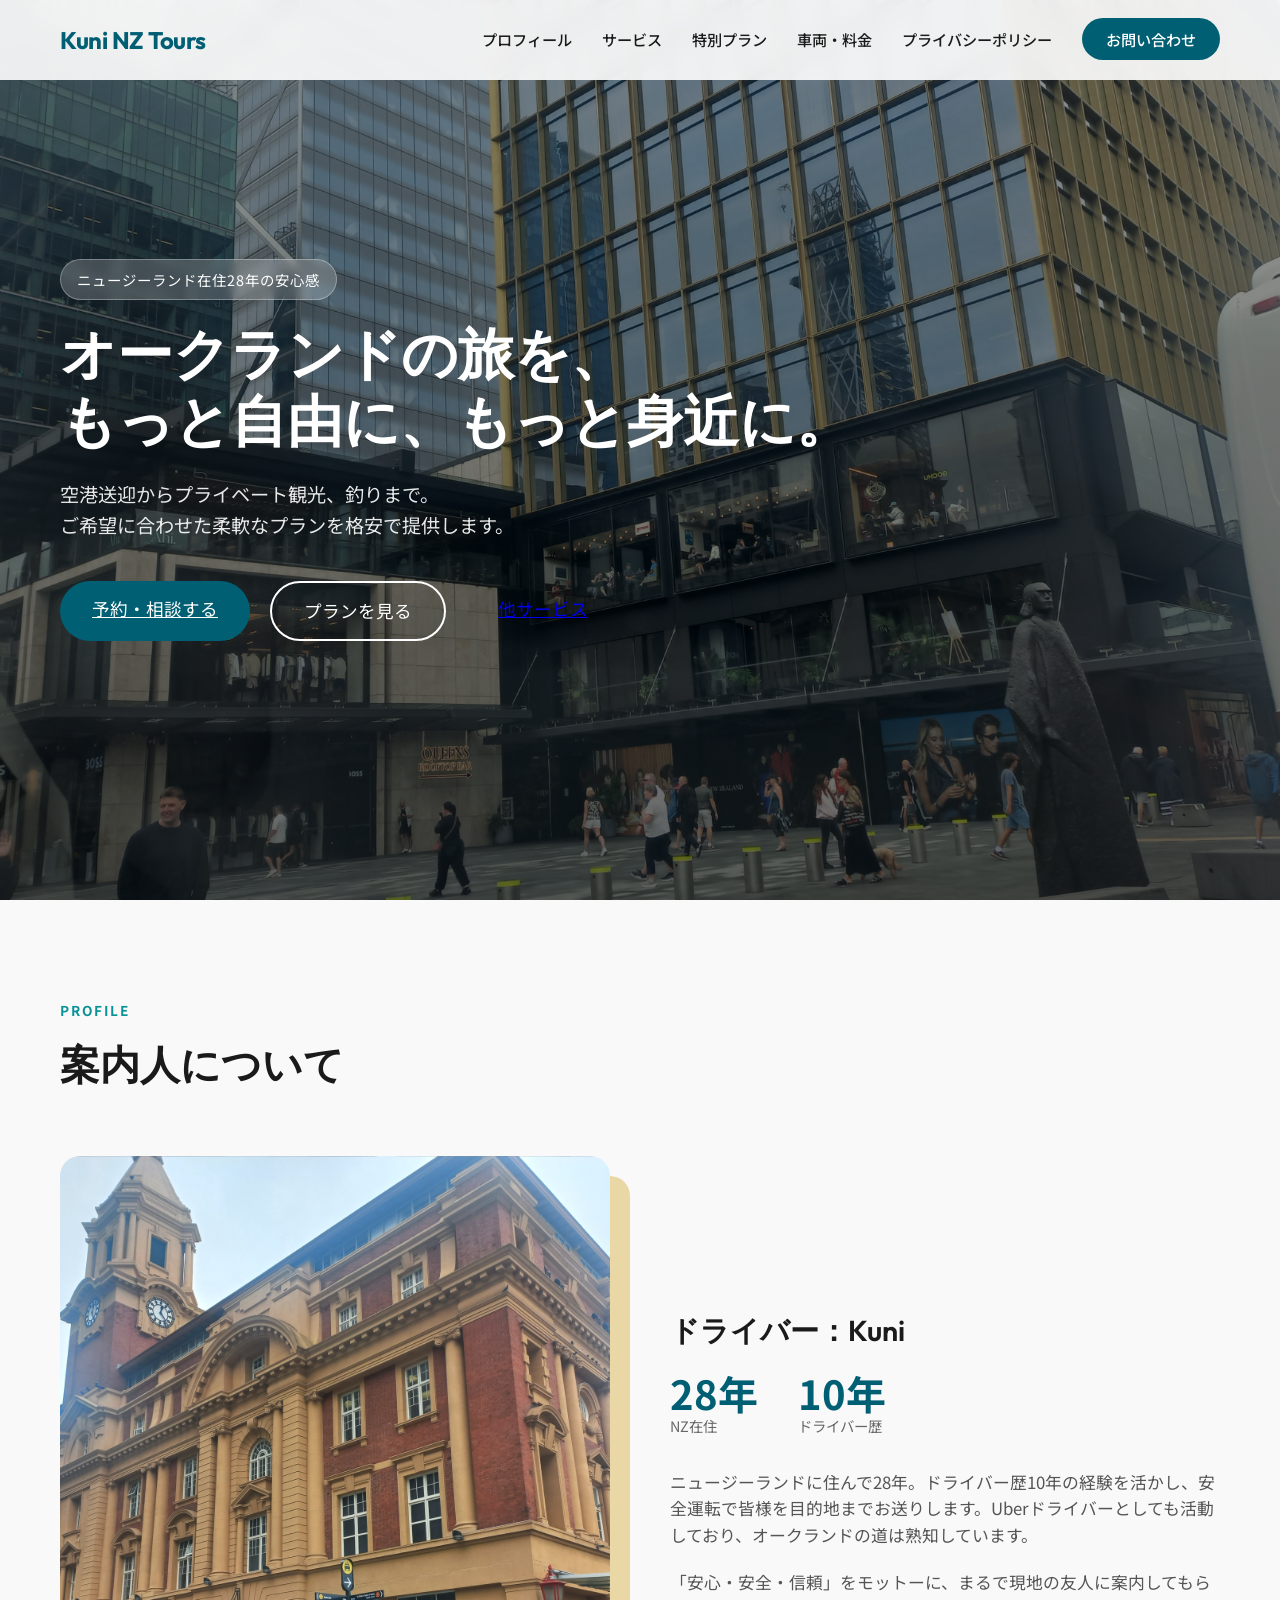
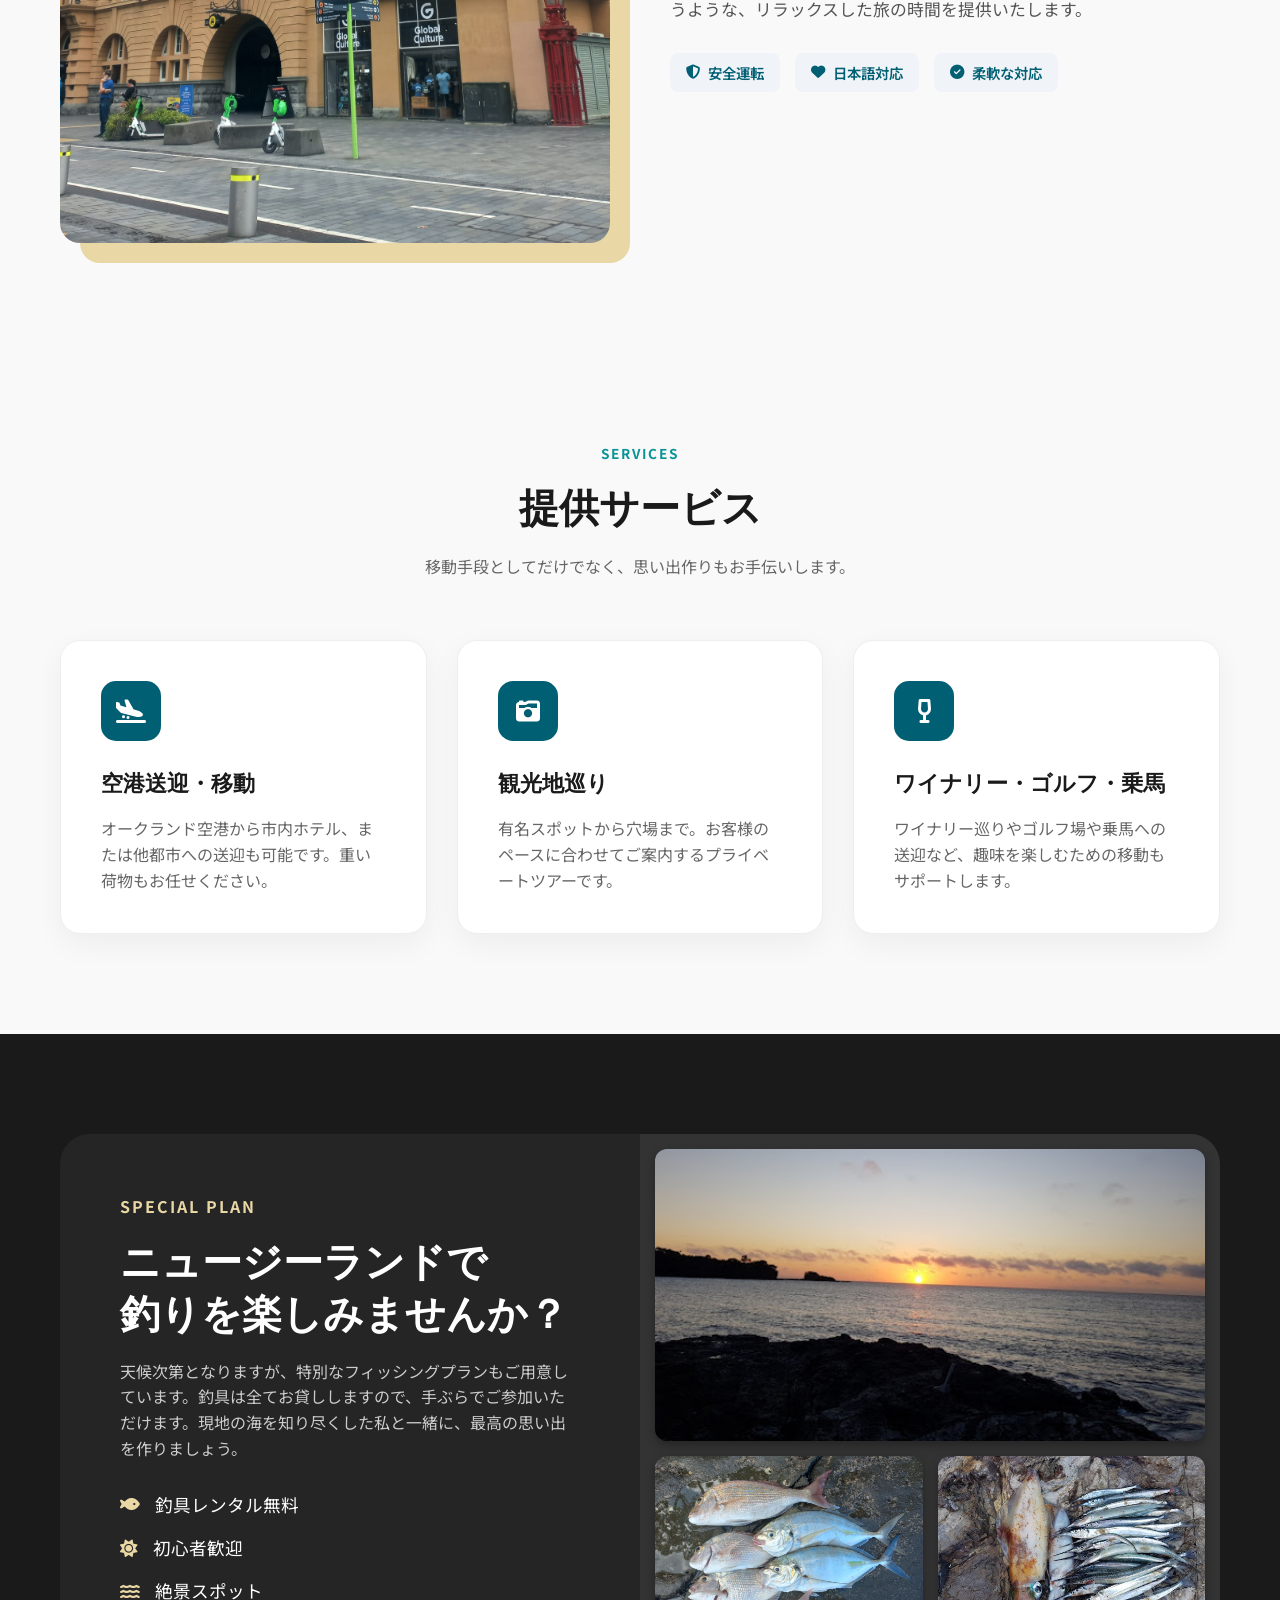
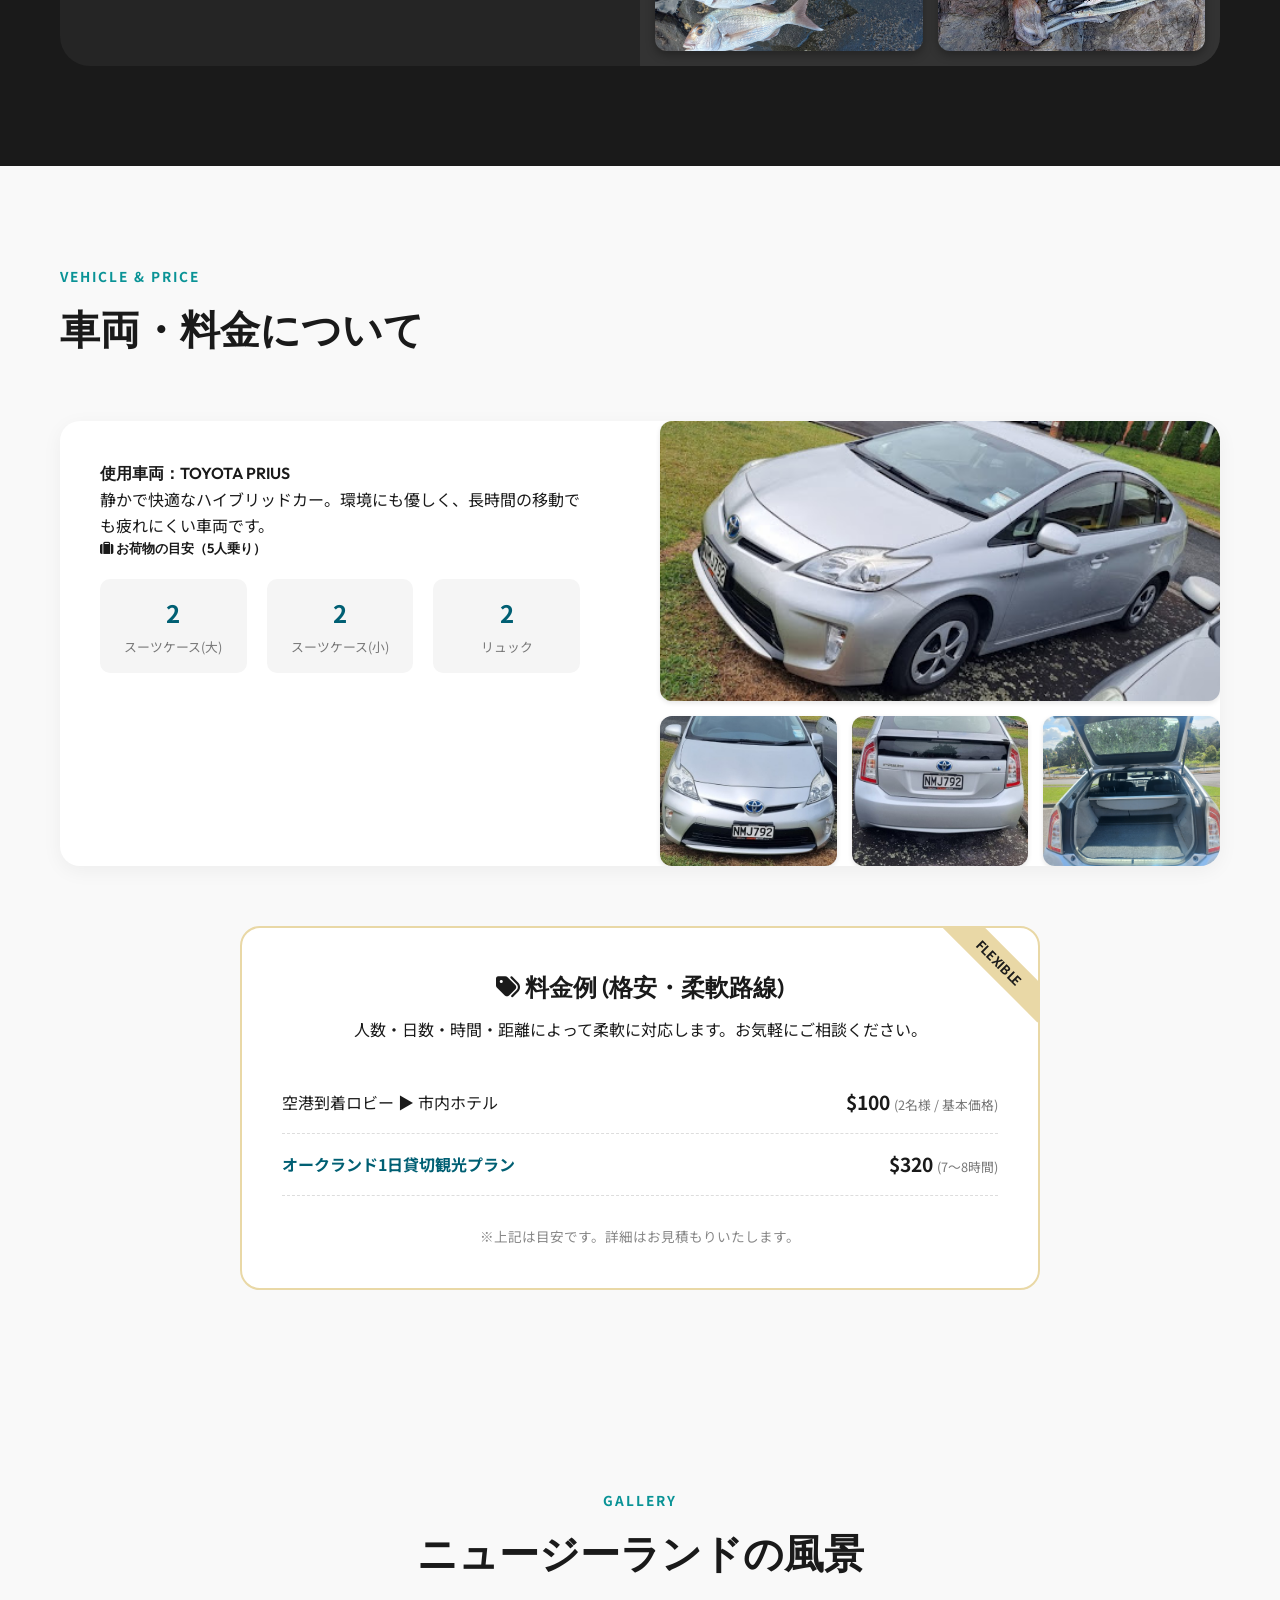
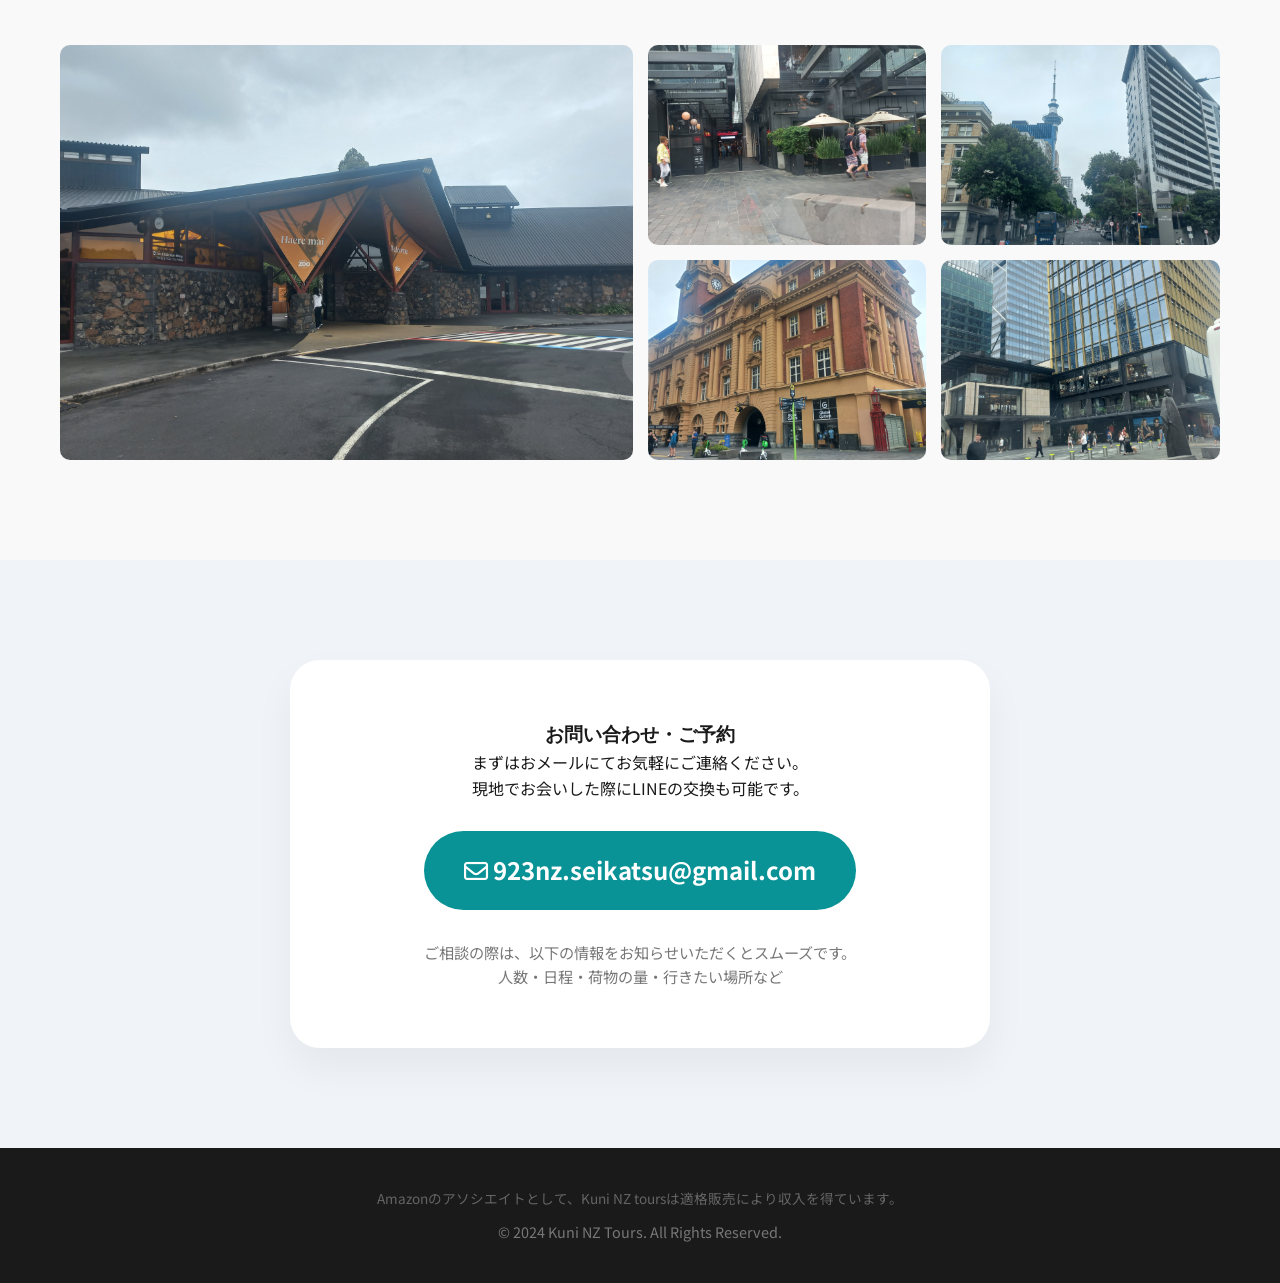
==== commit 958e1eab: "Update index.html" ====
--- a/index.html
+++ b/index.html
@@ -57,10 +57,10 @@
                 <p class="hero-text">空港送迎からプライベート観光、釣りまで。<br>ご希望に合わせた柔軟なプランを格安で提供します。</p>
                 <div class="hero-buttons">
                     <a href="#contact" class="btn-primary large">予約・相談する</a>
-                    <a href="#services" class="btn-secondary large">cr</a>
-                </div>
-            </div>
-            <a href="#" class="btn-other-services">他サービス</a>
+                    <a href="#services" class="btn-secondary large">プランを見る</a>
+                    <a href="#" class="btn-other-services large">他サービス</a>
+                </div>
+            </div>
         </section>
 
         <section id="about" class="section about">
@@ -246,7 +246,8 @@
 
     <footer class="footer">
         <div class="container">
-            <p style="font-size: 0.85rem; opacity: 0.8; margin-bottom: 10px;">Amazonのアソシエイトとして、Kuni NZ toursは適格販売により収入を得ています。</p>
+            <p style="font-size: 0.85rem; opacity: 0.8; margin-bottom: 10px;">Amazonのアソシエイトとして、Kuni NZ
+                toursは適格販売により収入を得ています。</p>
             <p>&copy; 2024 Kuni NZ Tours. All Rights Reserved.</p>
         </div>
     </footer>
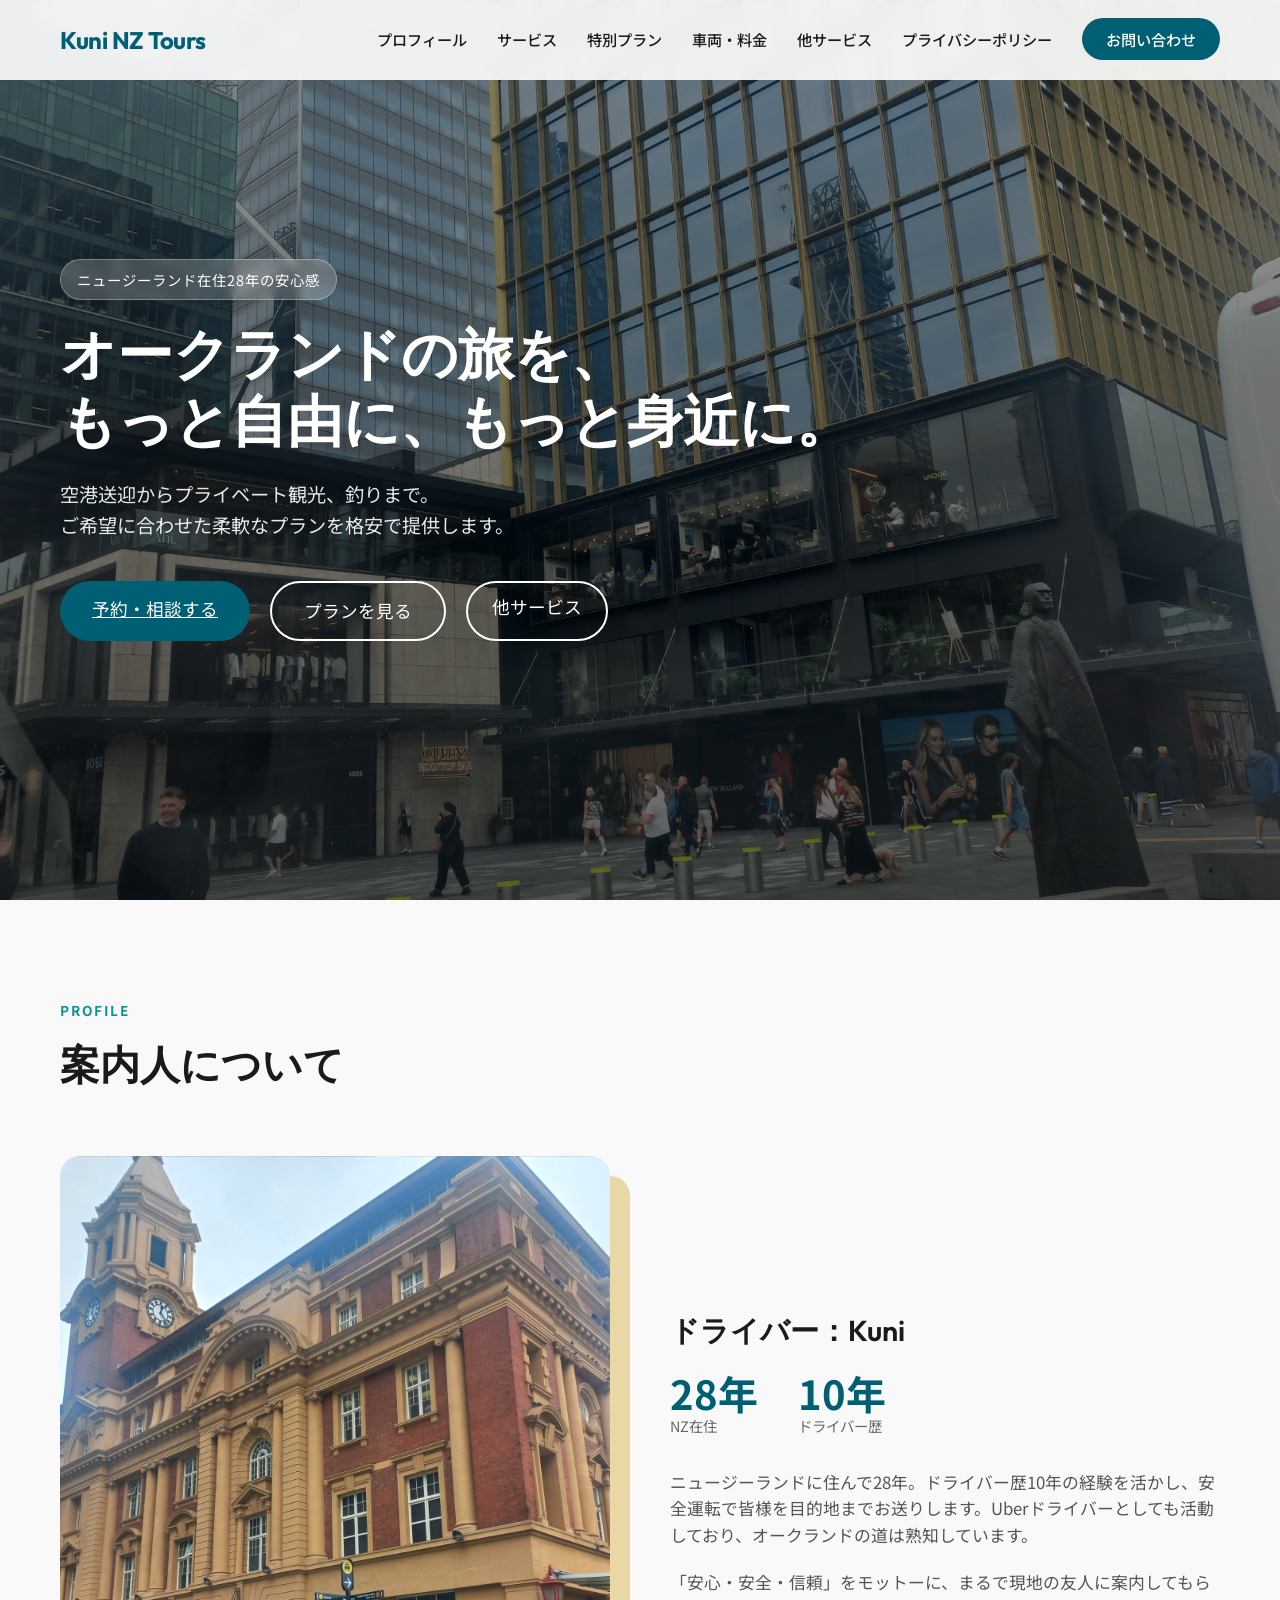
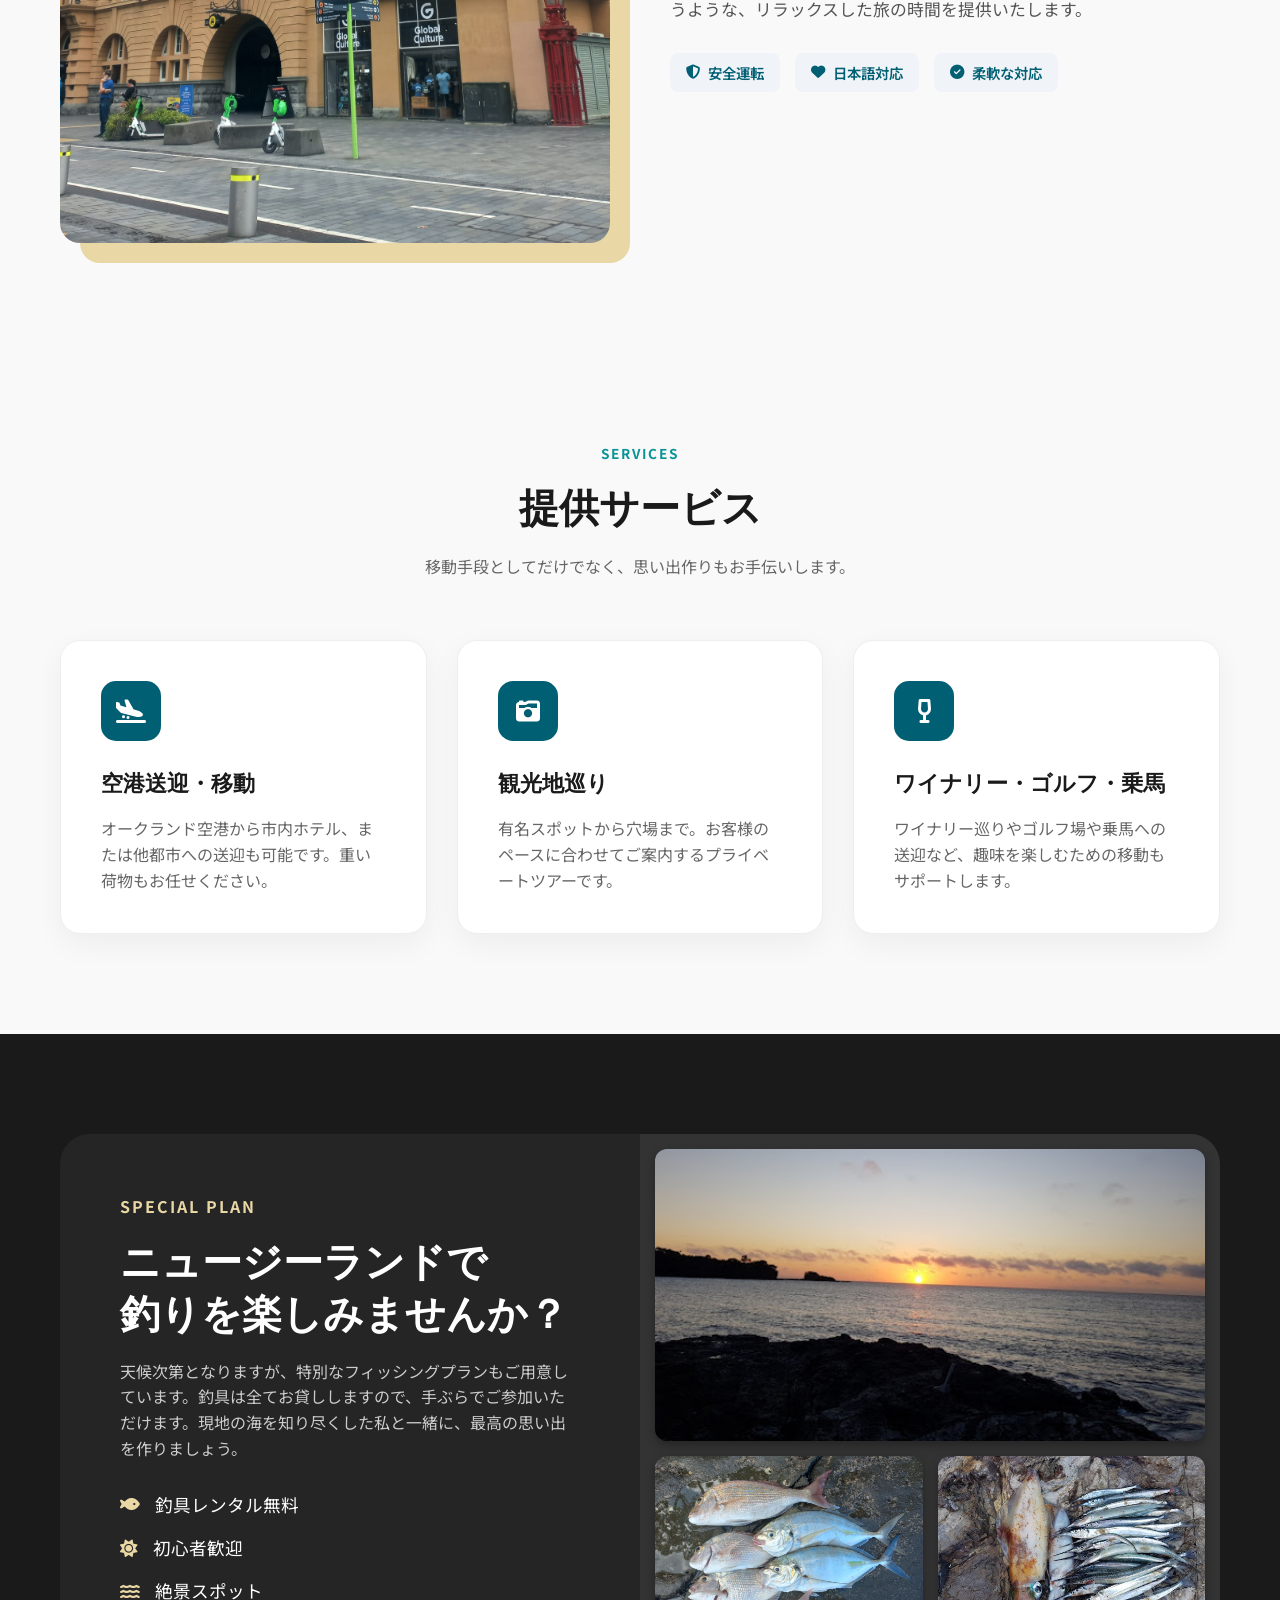
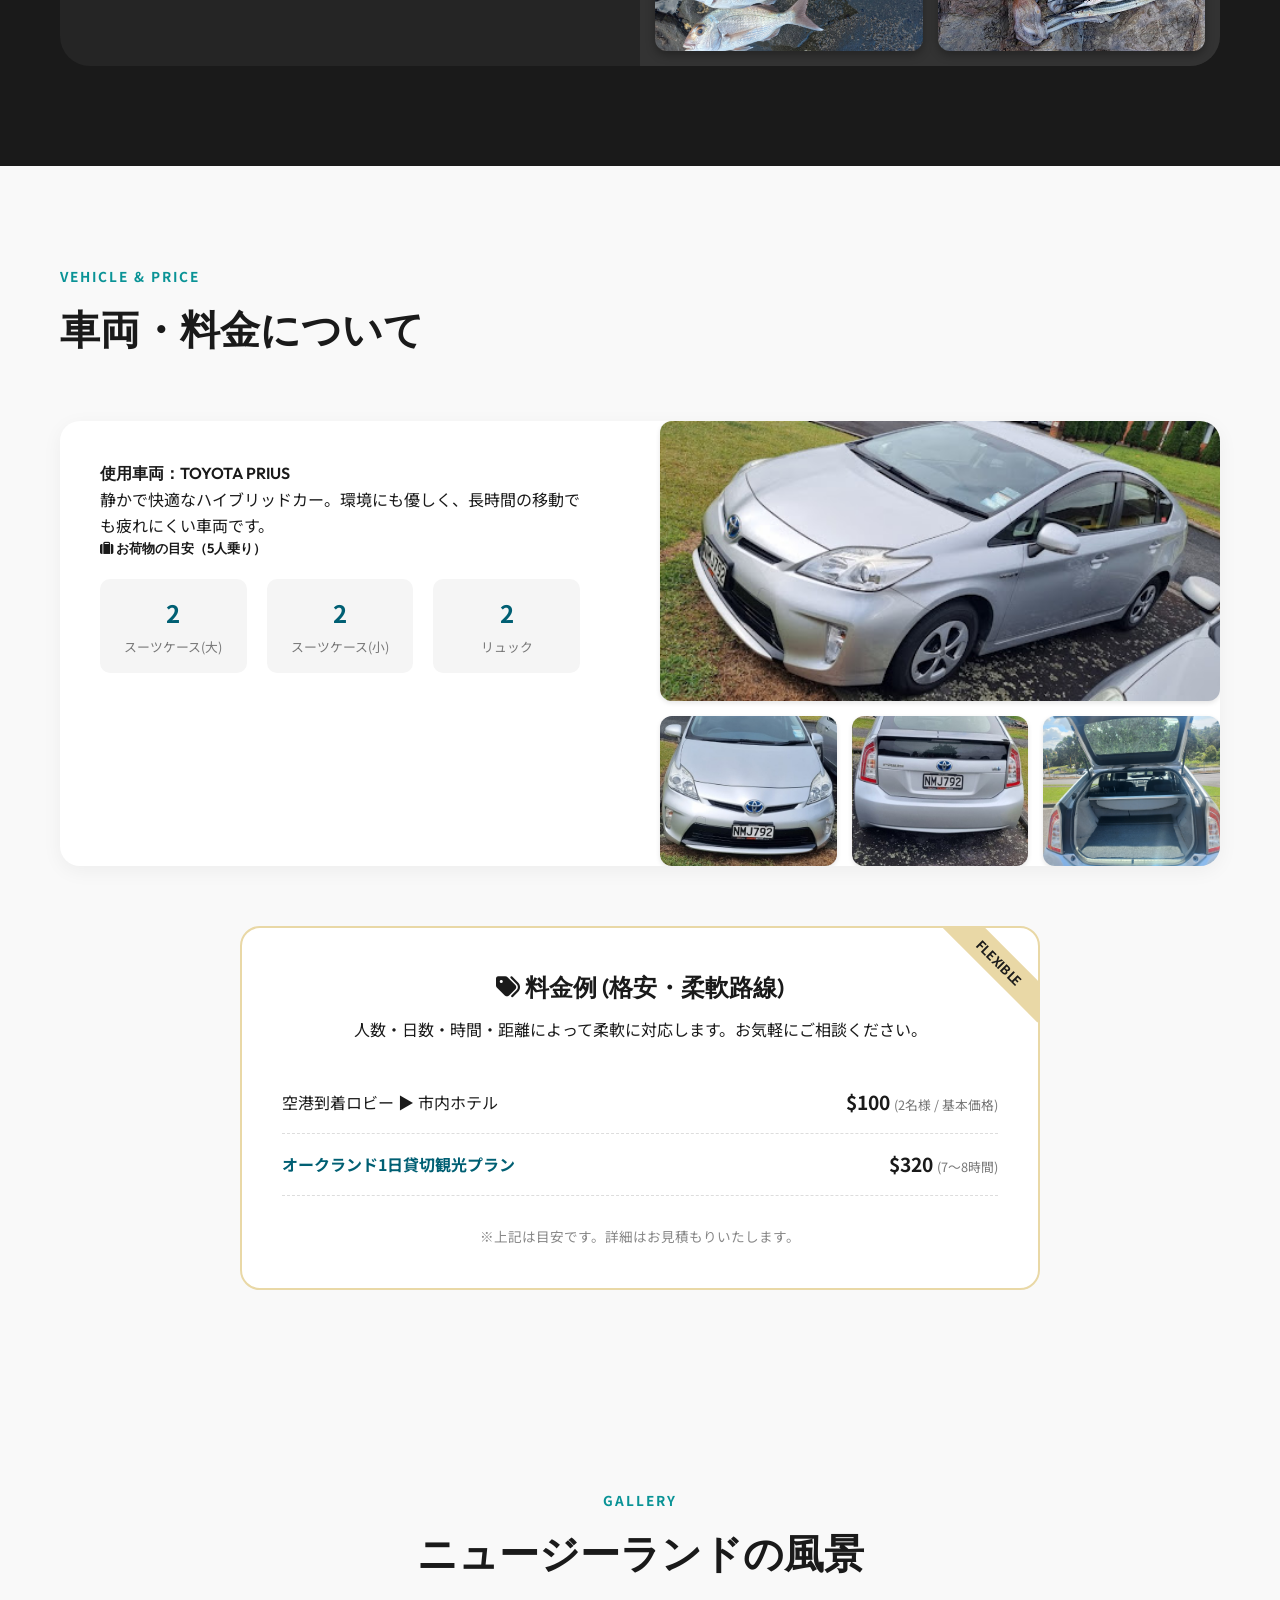
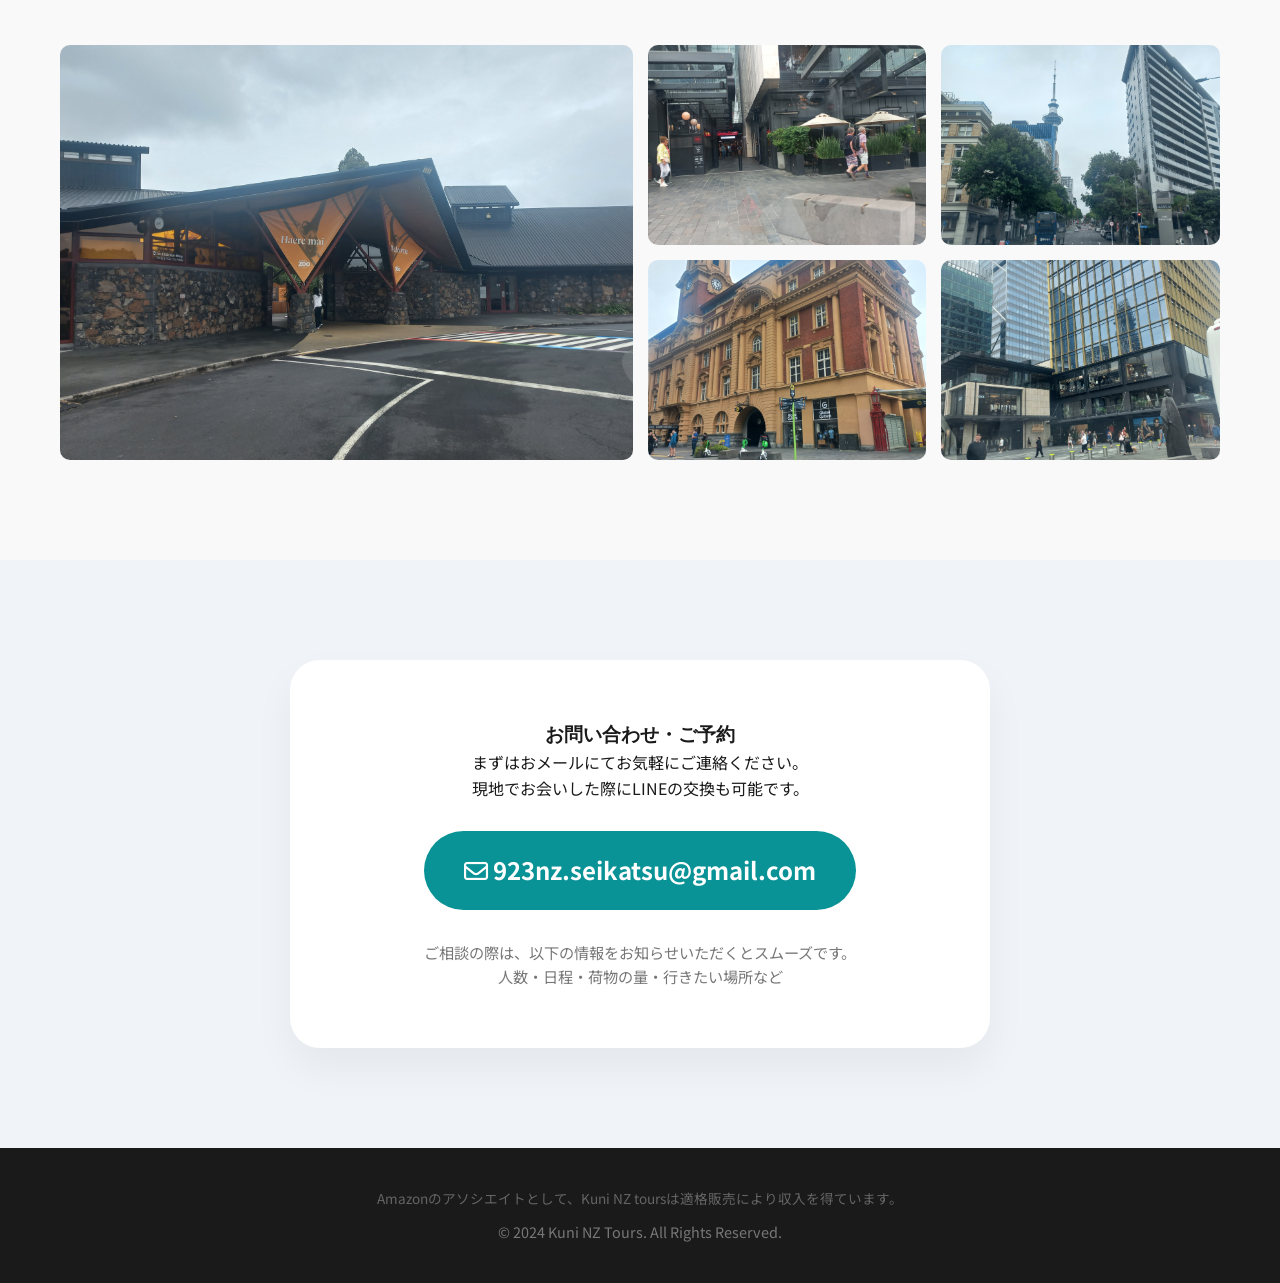
==== commit f3ba4ba4: "Update index.html" ====
--- a/index.html
+++ b/index.html
@@ -25,6 +25,7 @@
                     <li><a href="#services">サービス</a></li>
                     <li><a href="#special">特別プラン</a></li>
                     <li><a href="#vehicle">車両・料金</a></li>
+                    <li><a href="other-services.html">他サービス</a></li>
                     <li><a href="privacy-policy.html">プライバシーポリシー</a></li>
                     <li><a href="#contact" class="btn-primary">お問い合わせ</a></li>
                 </ul>
@@ -43,6 +44,7 @@
             <li><a href="#services">サービス</a></li>
             <li><a href="#special">特別プラン</a></li>
             <li><a href="#vehicle">車両・料金</a></li>
+            <li><a href="other-services.html">他サービス</a></li>
             <li><a href="privacy-policy.html">プライバシーポリシー</a></li>
             <li><a href="#contact">お問い合わせ</a></li>
         </ul>
@@ -58,7 +60,7 @@
                 <div class="hero-buttons">
                     <a href="#contact" class="btn-primary large">予約・相談する</a>
                     <a href="#services" class="btn-secondary large">プランを見る</a>
-                    <a href="#" class="btn-other-services large">他サービス</a>
+                    <a href="other-services.html" class="btn-other-services large">他サービス</a>
                 </div>
             </div>
         </section>
--- a/style.css
+++ b/style.css
@@ -119,6 +119,21 @@
     color: var(--primary-color);
 }
 
+a.btn-other-services {
+    background: transparent;
+    border: 2px solid var(--white);
+    color: var(--white);
+    padding: 10px 24px;
+    border-radius: 50px;
+    text-decoration: none;
+    transition: all 0.3s;
+}
+
+a.btn-other-services:hover {
+    background: var(--white);
+    color: var(--primary-color);
+}
+
 /* Mobile Menu */
 .mobile-menu-btn {
     display: none;
@@ -244,6 +259,7 @@
     padding: 14px 32px;
     font-size: 1.1rem;
 }
+
 
 /* Sections General */
 .section {
@@ -854,4 +870,5 @@
     .vehicle-photo:nth-child(1) {
         grid-column: 1 / -1;
     }
-}+}
+
